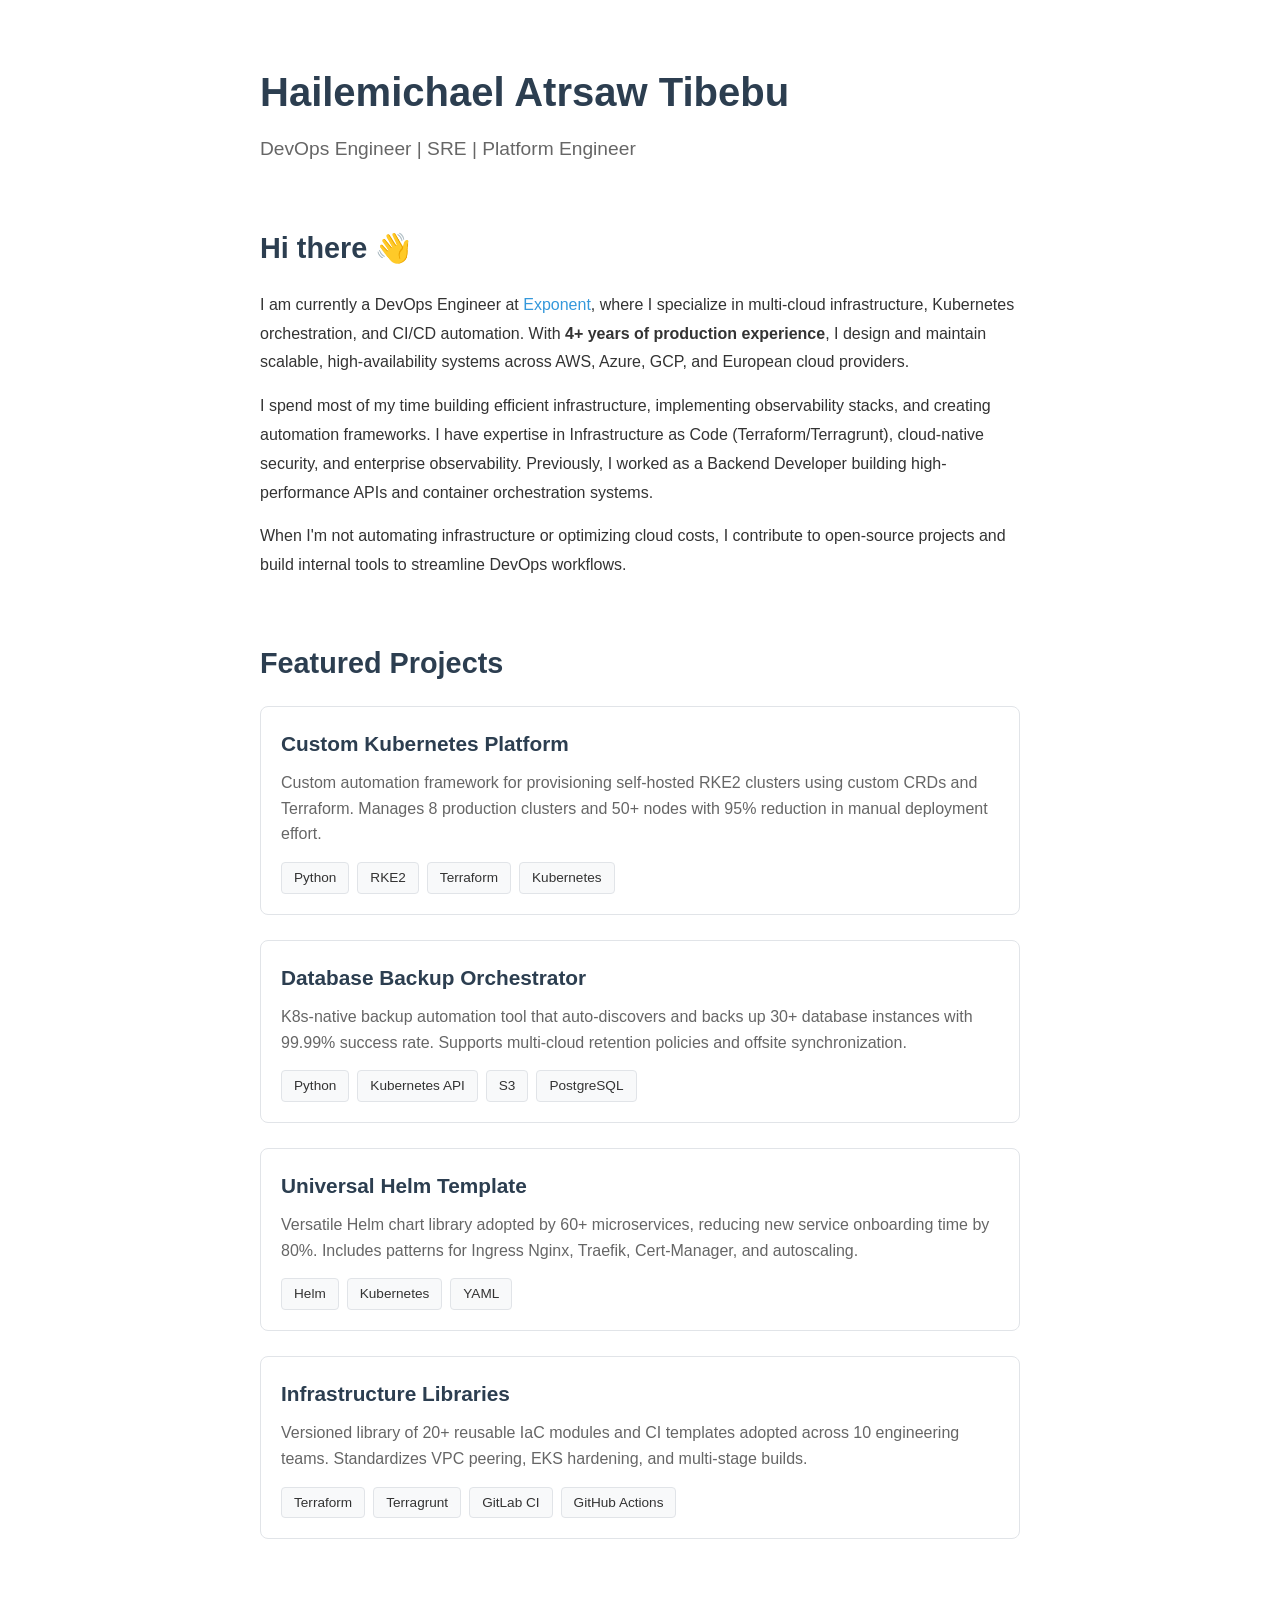
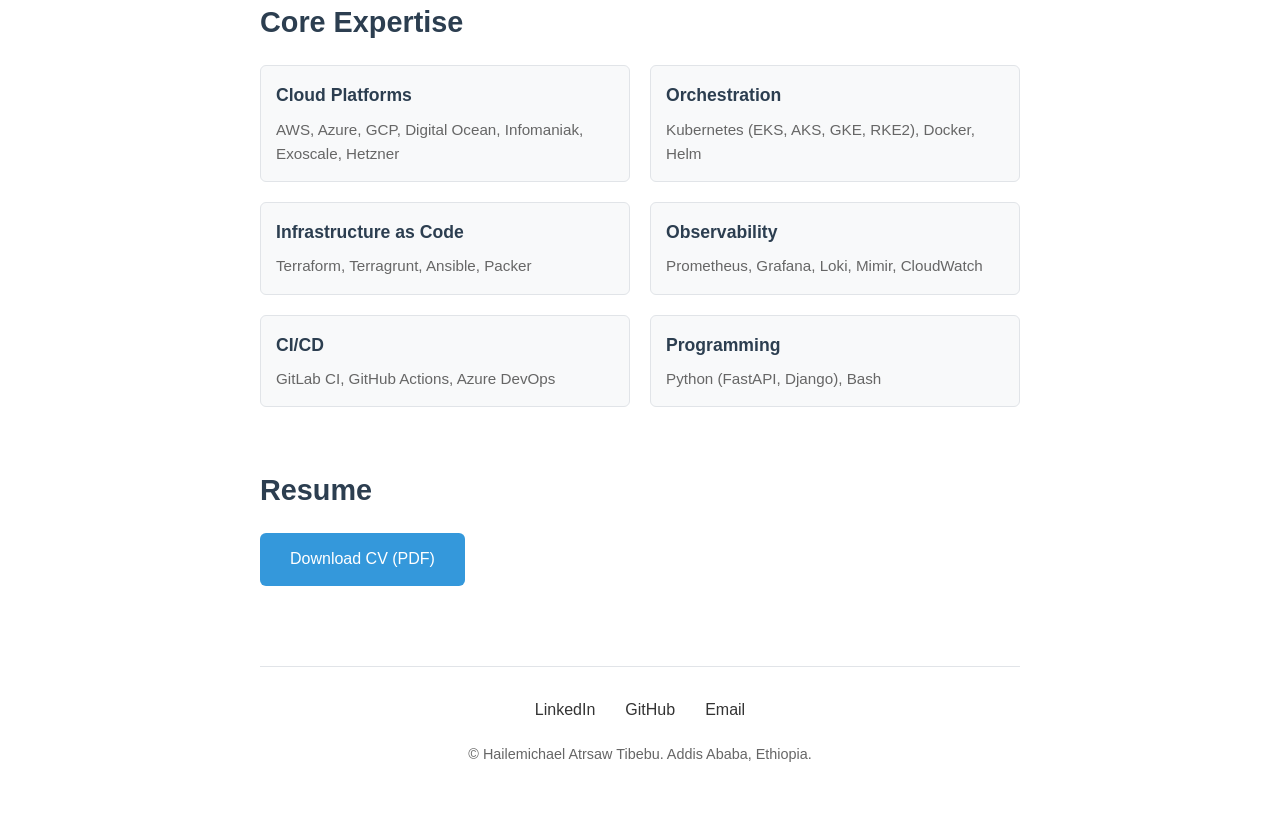
==== index.html @ 7f21f48e "Add CV generator tool with HTML and PDF output - Implemented a CV generator in Python using WeasyPri" ====
<!DOCTYPE html>
<html lang="en">
<head>
    <meta charset="UTF-8">
    <meta name="viewport" content="width=device-width, initial-scale=1.0">
    <title>Hailemichael Atrsaw Tibebu</title>
    <meta name="description" content="DevOps Engineer | SRE | Platform Engineer specializing in multi-cloud infrastructure and Kubernetes orchestration.">
    <link rel="stylesheet" href="style.css">
</head>
<body>
    <div class="container">
        <header class="header">
            <h1>Hailemichael Atrsaw Tibebu</h1>
            <p class="subtitle">DevOps Engineer | SRE | Platform Engineer</p>
        </header>

        <main>
            <!-- About Section -->
            <section class="section">
                <h2>Hi there 👋</h2>
                <p>
                    I am currently a DevOps Engineer at <a href="https://exponent.ch/" target="_blank" rel="noopener">Exponent</a>, 
                    where I specialize in multi-cloud infrastructure, Kubernetes orchestration, and CI/CD automation. 
                    With <strong>4+ years of production experience</strong>, I design and maintain scalable, high-availability 
                    systems across AWS, Azure, GCP, and European cloud providers.
                </p>
                <p>
                    I spend most of my time building efficient infrastructure, implementing observability stacks, and 
                    creating automation frameworks. I have expertise in Infrastructure as Code (Terraform/Terragrunt), 
                    cloud-native security, and enterprise observability. Previously, I worked as a Backend Developer 
                    building high-performance APIs and container orchestration systems.
                </p>
                <p>
                    When I'm not automating infrastructure or optimizing cloud costs, I contribute to open-source projects 
                    and build internal tools to streamline DevOps workflows.
                </p>
            </section>

            <!-- Featured Projects Section -->
            <section class="section">
                <h2>Featured Projects</h2>
                <div class="projects">
                    <div class="project-card">
                        <h3>Custom Kubernetes Platform</h3>
                        <p>Custom automation framework for provisioning self-hosted RKE2 clusters using custom CRDs and Terraform. Manages 8 production clusters and 50+ nodes with 95% reduction in manual deployment effort.</p>
                        <div class="tags">
                            <span class="tag">Python</span>
                            <span class="tag">RKE2</span>
                            <span class="tag">Terraform</span>
                            <span class="tag">Kubernetes</span>
                        </div>
                    </div>

                    <div class="project-card">
                        <h3>Database Backup Orchestrator</h3>
                        <p>K8s-native backup automation tool that auto-discovers and backs up 30+ database instances with 99.99% success rate. Supports multi-cloud retention policies and offsite synchronization.</p>
                        <div class="tags">
                            <span class="tag">Python</span>
                            <span class="tag">Kubernetes API</span>
                            <span class="tag">S3</span>
                            <span class="tag">PostgreSQL</span>
                        </div>
                    </div>

                    <div class="project-card">
                        <h3>Universal Helm Template</h3>
                        <p>Versatile Helm chart library adopted by 60+ microservices, reducing new service onboarding time by 80%. Includes patterns for Ingress Nginx, Traefik, Cert-Manager, and autoscaling.</p>
                        <div class="tags">
                            <span class="tag">Helm</span>
                            <span class="tag">Kubernetes</span>
                            <span class="tag">YAML</span>
                        </div>
                    </div>

                    <div class="project-card">
                        <h3>Infrastructure Libraries</h3>
                        <p>Versioned library of 20+ reusable IaC modules and CI templates adopted across 10 engineering teams. Standardizes VPC peering, EKS hardening, and multi-stage builds.</p>
                        <div class="tags">
                            <span class="tag">Terraform</span>
                            <span class="tag">Terragrunt</span>
                            <span class="tag">GitLab CI</span>
                            <span class="tag">GitHub Actions</span>
                        </div>
                    </div>
                </div>
            </section>

            <!-- Skills Section -->
            <section class="section">
                <h2>Core Expertise</h2>
                <div class="skills-grid">
                    <div class="skill-category">
                        <h4>Cloud Platforms</h4>
                        <p>AWS, Azure, GCP, Digital Ocean, Infomaniak, Exoscale, Hetzner</p>
                    </div>
                    <div class="skill-category">
                        <h4>Orchestration</h4>
                        <p>Kubernetes (EKS, AKS, GKE, RKE2), Docker, Helm</p>
                    </div>
                    <div class="skill-category">
                        <h4>Infrastructure as Code</h4>
                        <p>Terraform, Terragrunt, Ansible, Packer</p>
                    </div>
                    <div class="skill-category">
                        <h4>Observability</h4>
                        <p>Prometheus, Grafana, Loki, Mimir, CloudWatch</p>
                    </div>
                    <div class="skill-category">
                        <h4>CI/CD</h4>
                        <p>GitLab CI, GitHub Actions, Azure DevOps</p>
                    </div>
                    <div class="skill-category">
                        <h4>Programming</h4>
                        <p>Python (FastAPI, Django), Bash</p>
                    </div>
                </div>
            </section>

            <!-- Resume Section -->
            <section class="section">
                <h2>Resume</h2>
                <p>
                    <a href="tools/cv_generator/docs/latest_CV.pdf" class="cv-link" target="_blank">Download CV (PDF)</a>
                </p>
            </section>
        </main>

        <footer class="footer">
            <div class="social-links">
                <a href="https://linkedin.com/in/hailat/" target="_blank" rel="noopener">LinkedIn</a>
                <a href="https://github.com/hailatGH" target="_blank" rel="noopener">GitHub</a>
                <a href="mailto:hailemichael.atrsaw@gmail.com">Email</a>
            </div>
            <p class="copyright">
                © Hailemichael Atrsaw Tibebu. Addis Ababa, Ethiopia.
            </p>
        </footer>
    </div>
</body>
</html>
---- style.css ----
/* Reset and Base Styles */
* {
    margin: 0;
    padding: 0;
    box-sizing: border-box;
}

:root {
    --primary-color: #2c3e50;
    --accent-color: #3498db;
    --text-color: #333;
    --text-light: #666;
    --background: #ffffff;
    --background-alt: #f8f9fa;
    --border-color: #e1e4e8;
}

body {
    font-family: -apple-system, BlinkMacSystemFont, 'Segoe UI', 'Roboto', 'Oxygen',
        'Ubuntu', 'Cantarell', 'Fira Sans', 'Droid Sans', 'Helvetica Neue', sans-serif;
    line-height: 1.6;
    color: var(--text-color);
    background-color: var(--background);
}

a {
    color: var(--accent-color);
    text-decoration: none;
    transition: color 0.2s ease;
}

a:hover {
    color: var(--primary-color);
    text-decoration: underline;
}

/* Container */
.container {
    max-width: 800px;
    margin: 0 auto;
    padding: 60px 20px;
}

/* Header */
.header {
    margin-bottom: 60px;
}

.header h1 {
    font-size: 2.5em;
    font-weight: 700;
    color: var(--primary-color);
    margin-bottom: 10px;
}

.subtitle {
    font-size: 1.2em;
    color: var(--text-light);
    font-weight: 400;
}

/* Sections */
.section {
    margin-bottom: 60px;
}

.section h2 {
    font-size: 1.8em;
    color: var(--primary-color);
    margin-bottom: 20px;
    font-weight: 600;
}

.section p {
    margin-bottom: 15px;
    line-height: 1.8;
}

/* Projects */
.projects {
    display: grid;
    gap: 25px;
}

.project-card {
    padding: 20px;
    border: 1px solid var(--border-color);
    border-radius: 8px;
    background-color: var(--background);
    transition: transform 0.2s ease, box-shadow 0.2s ease;
}

.project-card:hover {
    transform: translateY(-2px);
    box-shadow: 0 4px 12px rgba(0, 0, 0, 0.1);
}

.project-card h3 {
    font-size: 1.3em;
    color: var(--primary-color);
    margin-bottom: 10px;
    font-weight: 600;
}

.project-card p {
    color: var(--text-light);
    margin-bottom: 15px;
    line-height: 1.6;
}

/* Tags */
.tags {
    display: flex;
    flex-wrap: wrap;
    gap: 8px;
}

.tag {
    display: inline-block;
    padding: 4px 12px;
    background-color: var(--background-alt);
    color: var(--text-color);
    border-radius: 4px;
    font-size: 0.85em;
    border: 1px solid var(--border-color);
}

/* Skills Grid */
.skills-grid {
    display: grid;
    grid-template-columns: repeat(auto-fit, minmax(250px, 1fr));
    gap: 20px;
}

.skill-category {
    padding: 15px;
    background-color: var(--background-alt);
    border-radius: 6px;
    border: 1px solid var(--border-color);
}

.skill-category h4 {
    font-size: 1.1em;
    color: var(--primary-color);
    margin-bottom: 8px;
    font-weight: 600;
}

.skill-category p {
    color: var(--text-light);
    font-size: 0.95em;
    line-height: 1.6;
    margin-bottom: 0;
}

/* CV Link */
.cv-link {
    display: inline-block;
    padding: 12px 30px;
    background-color: var(--accent-color);
    color: white;
    border-radius: 6px;
    font-weight: 500;
    transition: background-color 0.2s ease, transform 0.2s ease;
}

.cv-link:hover {
    background-color: var(--primary-color);
    color: white;
    text-decoration: none;
    transform: translateY(-1px);
}

/* Footer */
.footer {
    margin-top: 80px;
    padding-top: 30px;
    border-top: 1px solid var(--border-color);
    text-align: center;
}

.social-links {
    display: flex;
    justify-content: center;
    gap: 30px;
    margin-bottom: 20px;
}

.social-links a {
    font-size: 1em;
    font-weight: 500;
    color: var(--text-color);
}

.social-links a:hover {
    color: var(--accent-color);
}

.copyright {
    color: var(--text-light);
    font-size: 0.9em;
}

/* Responsive Design */
@media (max-width: 768px) {
    .container {
        padding: 40px 20px;
    }

    .header h1 {
        font-size: 2em;
    }

    .subtitle {
        font-size: 1em;
    }

    .section h2 {
        font-size: 1.5em;
    }

    .skills-grid {
        grid-template-columns: 1fr;
    }

    .social-links {
        flex-direction: column;
        gap: 15px;
    }
}

@media (max-width: 480px) {
    .header h1 {
        font-size: 1.7em;
    }

    .section {
        margin-bottom: 40px;
    }
}
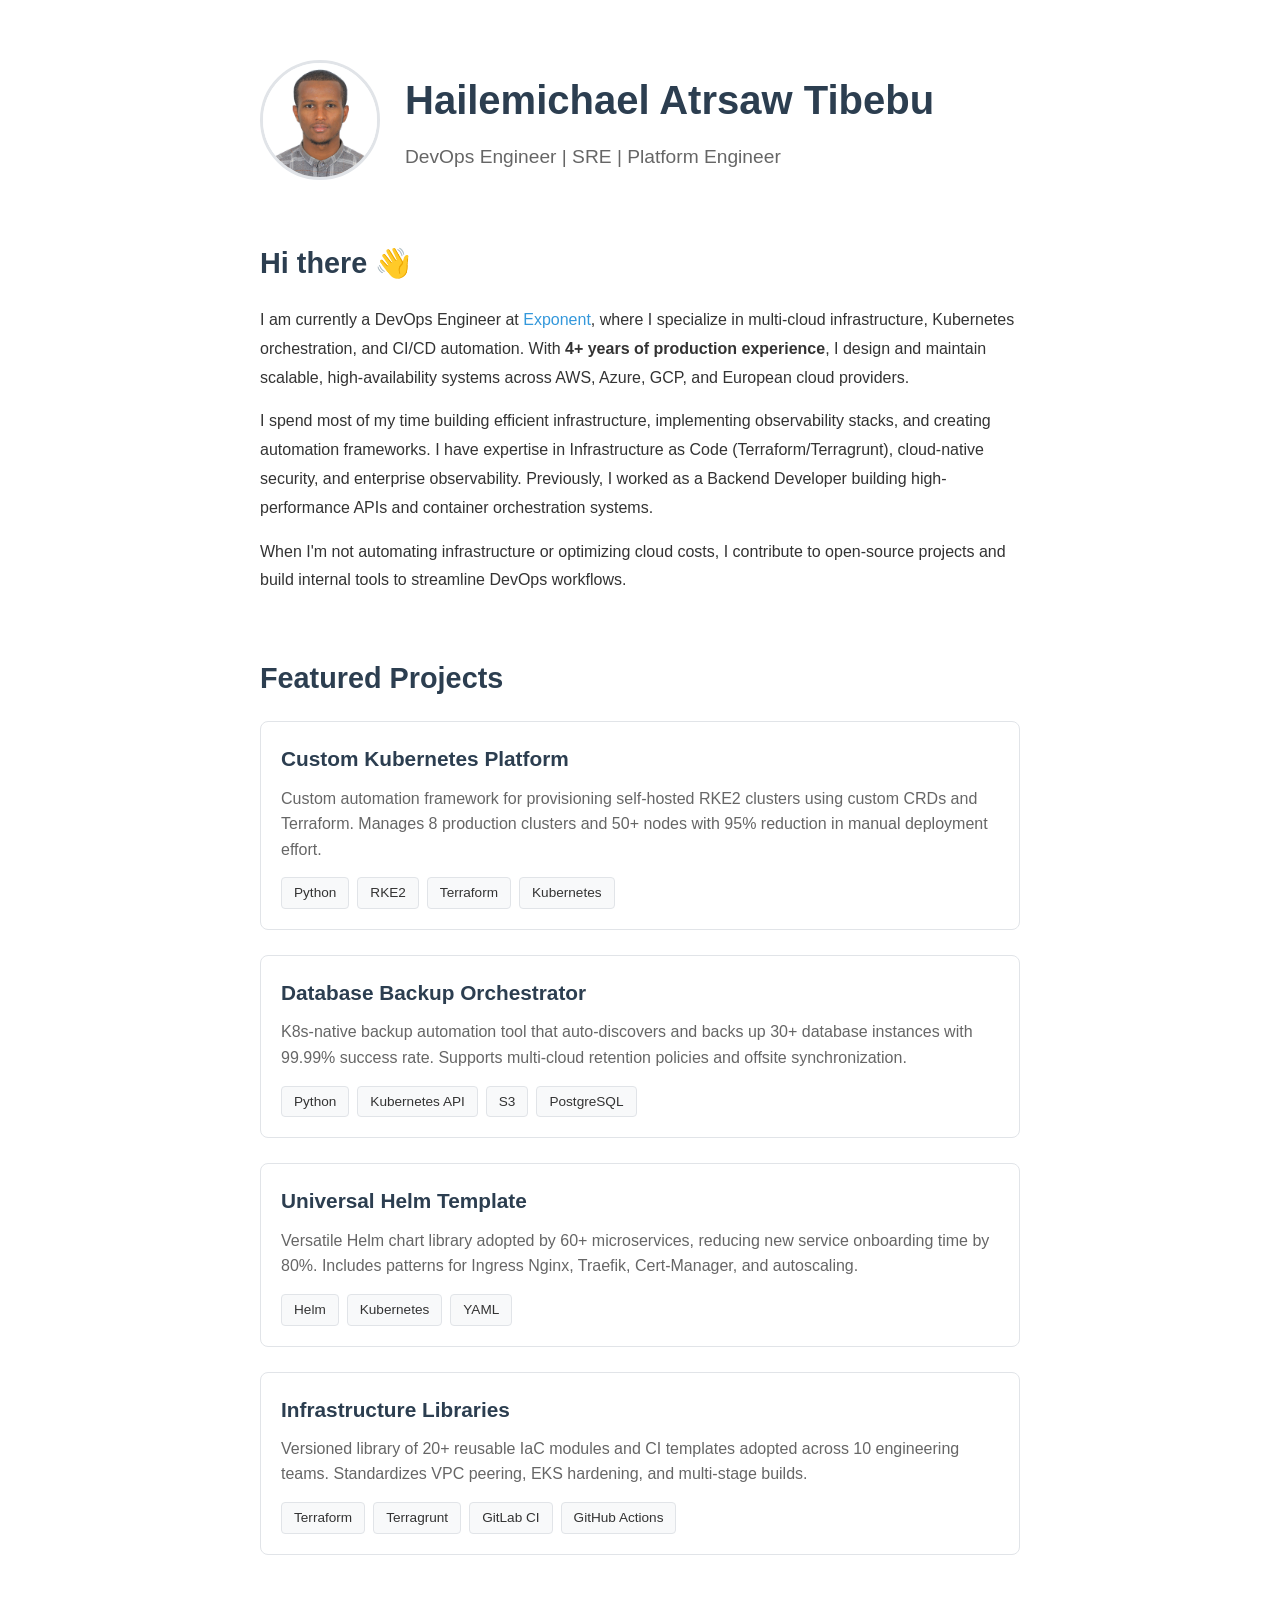
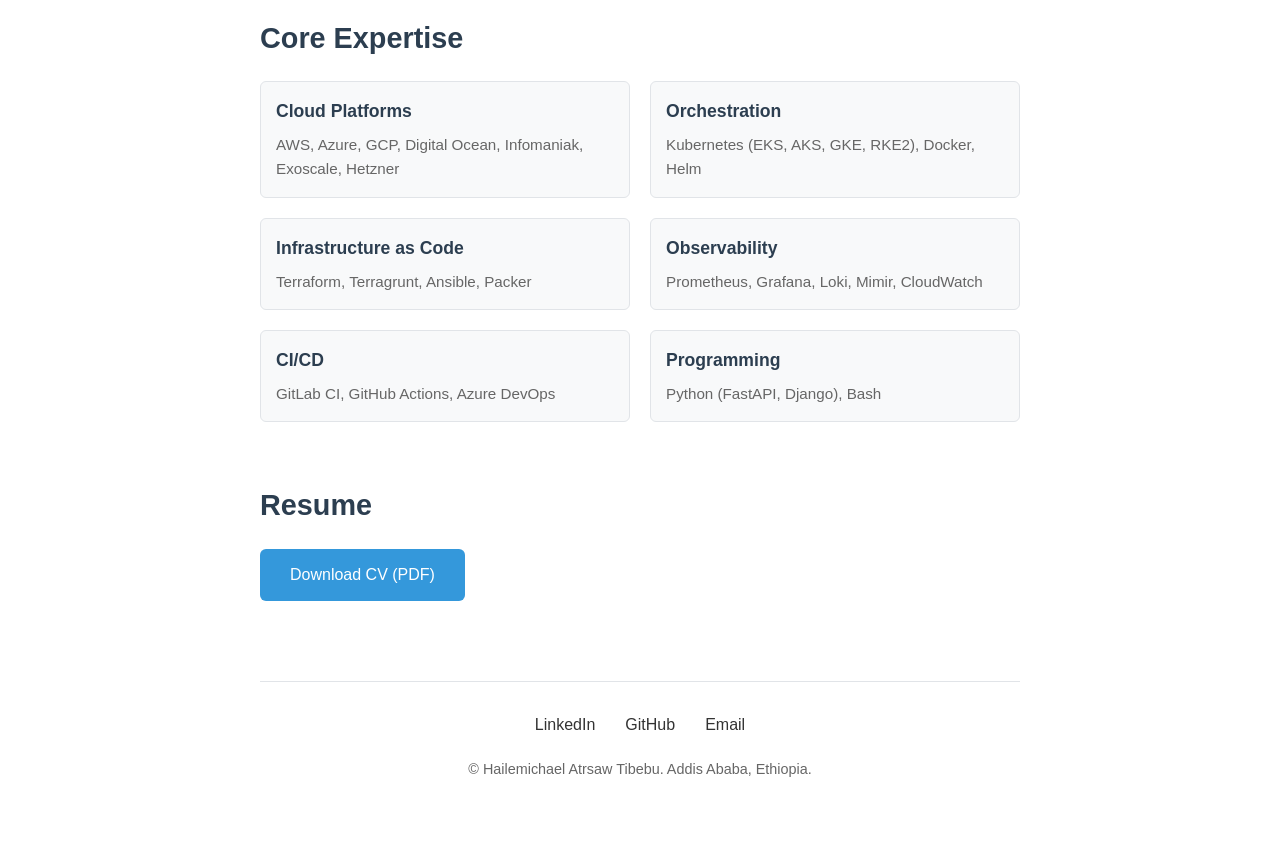
==== commit 323219d5: "Add CV generator HTML and CSS files - Created main.html for the CV layout, including sections for he" ====
--- a/index.html
+++ b/index.html
@@ -5,13 +5,17 @@
     <meta name="viewport" content="width=device-width, initial-scale=1.0">
     <title>Hailemichael Atrsaw Tibebu</title>
     <meta name="description" content="DevOps Engineer | SRE | Platform Engineer specializing in multi-cloud infrastructure and Kubernetes orchestration.">
+    <link rel="icon" type="image/svg+xml" href="assets/favicon.svg">
     <link rel="stylesheet" href="style.css">
 </head>
 <body>
     <div class="container">
         <header class="header">
-            <h1>Hailemichael Atrsaw Tibebu</h1>
-            <p class="subtitle">DevOps Engineer | SRE | Platform Engineer</p>
+            <img src="assets/profile.jpg" alt="Hailemichael Atrsaw Tibebu" class="profile-image">
+            <div class="header-text">
+                <h1>Hailemichael Atrsaw Tibebu</h1>
+                <p class="subtitle">DevOps Engineer | SRE | Platform Engineer</p>
+            </div>
         </header>
 
         <main>
@@ -120,7 +124,7 @@
             <section class="section">
                 <h2>Resume</h2>
                 <p>
-                    <a href="tools/cv_generator/docs/latest_CV.pdf" class="cv-link" target="_blank">Download CV (PDF)</a>
+                    <a href="assets/latest_CV.pdf" class="cv-link" target="_blank">Download CV (PDF)</a>
                 </p>
             </section>
         </main>
--- a/style.css
+++ b/style.css
@@ -44,6 +44,18 @@
 /* Header */
 .header {
     margin-bottom: 60px;
+    display: flex;
+    align-items: center;
+    gap: 25px;
+}
+
+.profile-image {
+    width: 120px;
+    height: 120px;
+    border-radius: 50%;
+    object-fit: cover;
+    border: 3px solid var(--border-color);
+    flex-shrink: 0;
 }
 
 .header h1 {
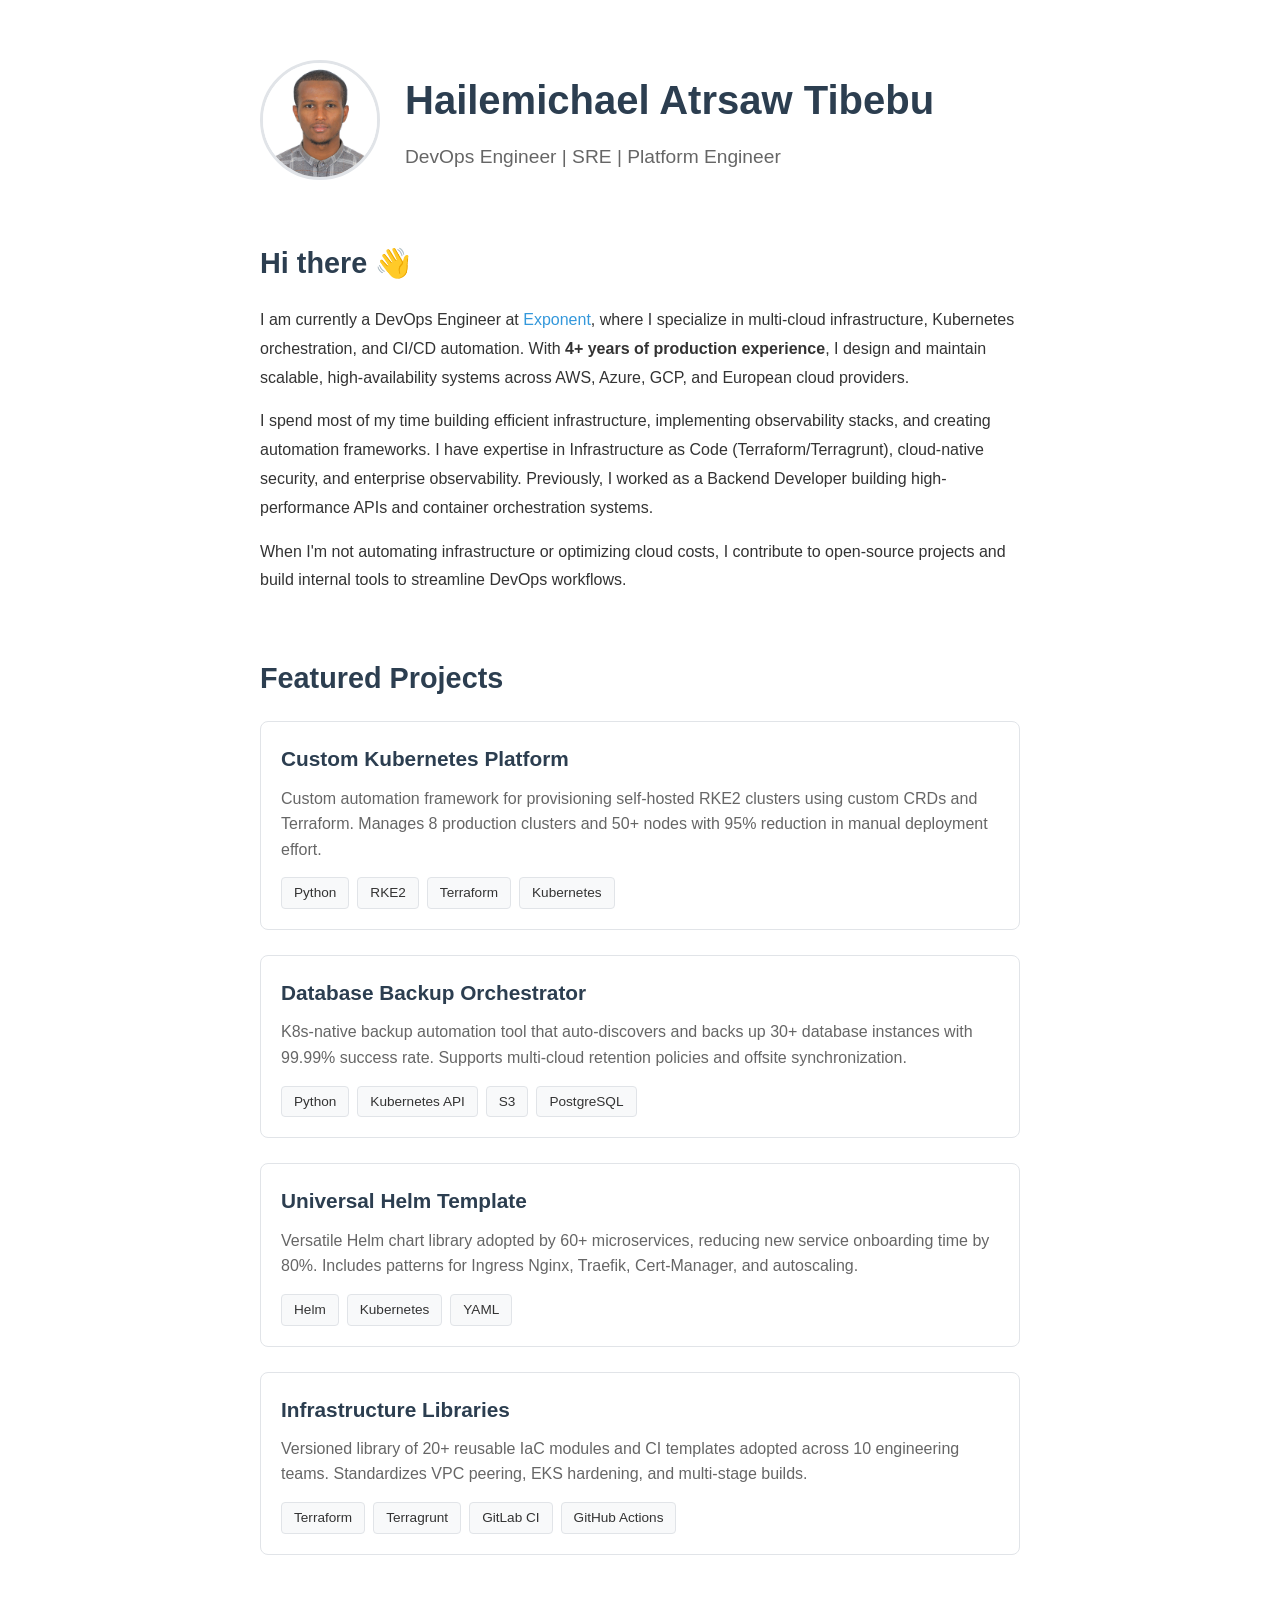
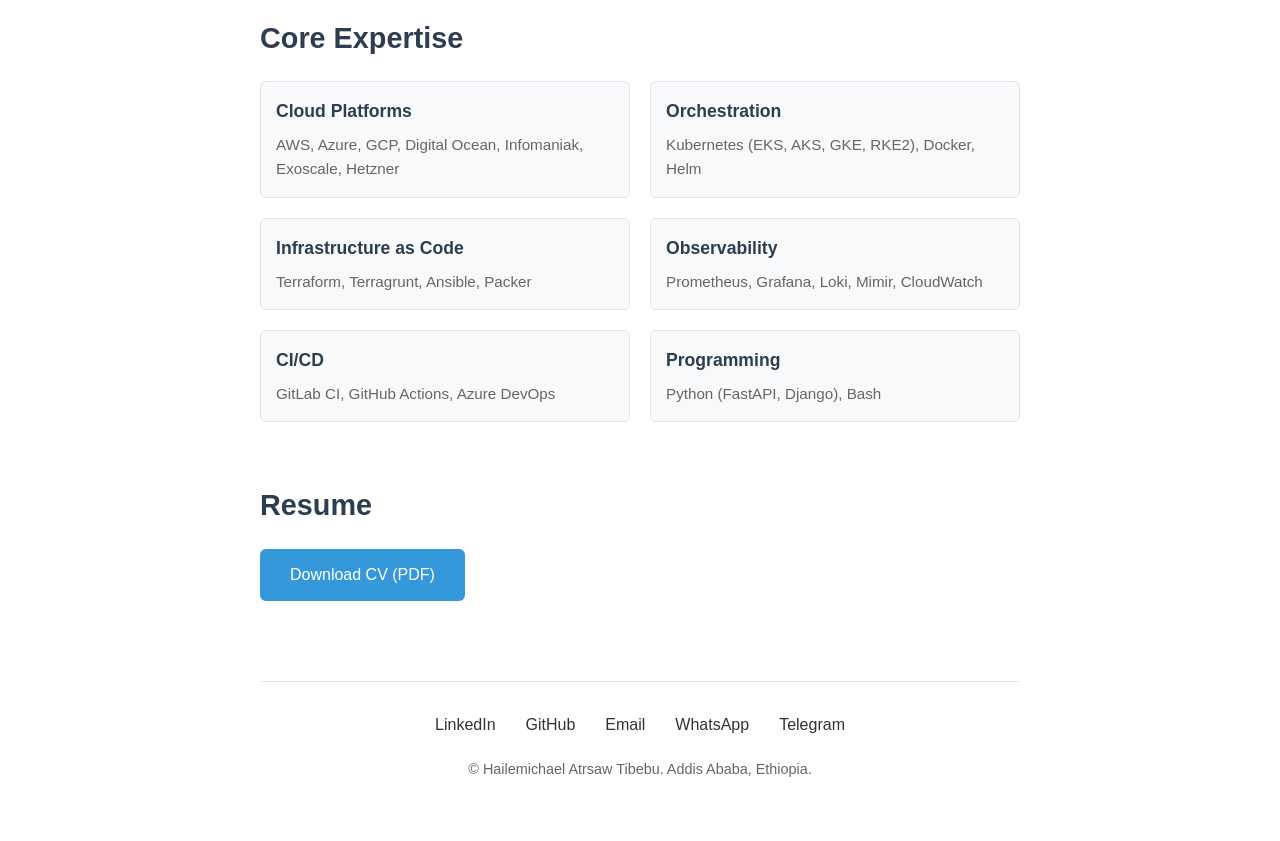
==== commit e3848025: "Add WhatsApp and Telegram links to contact section" ====
--- a/index.html
+++ b/index.html
@@ -134,6 +134,8 @@
                 <a href="https://linkedin.com/in/hailat/" target="_blank" rel="noopener">LinkedIn</a>
                 <a href="https://github.com/hailatGH" target="_blank" rel="noopener">GitHub</a>
                 <a href="mailto:hailemichael.atrsaw@gmail.com">Email</a>
+                <a href="https://wa.me/251912828397" target="_blank" rel="noopener">WhatsApp</a>
+                <a href="https://t.me/hailat_tg" target="_blank" rel="noopener">Telegram</a>
             </div>
             <p class="copyright">
                 © Hailemichael Atrsaw Tibebu. Addis Ababa, Ethiopia.
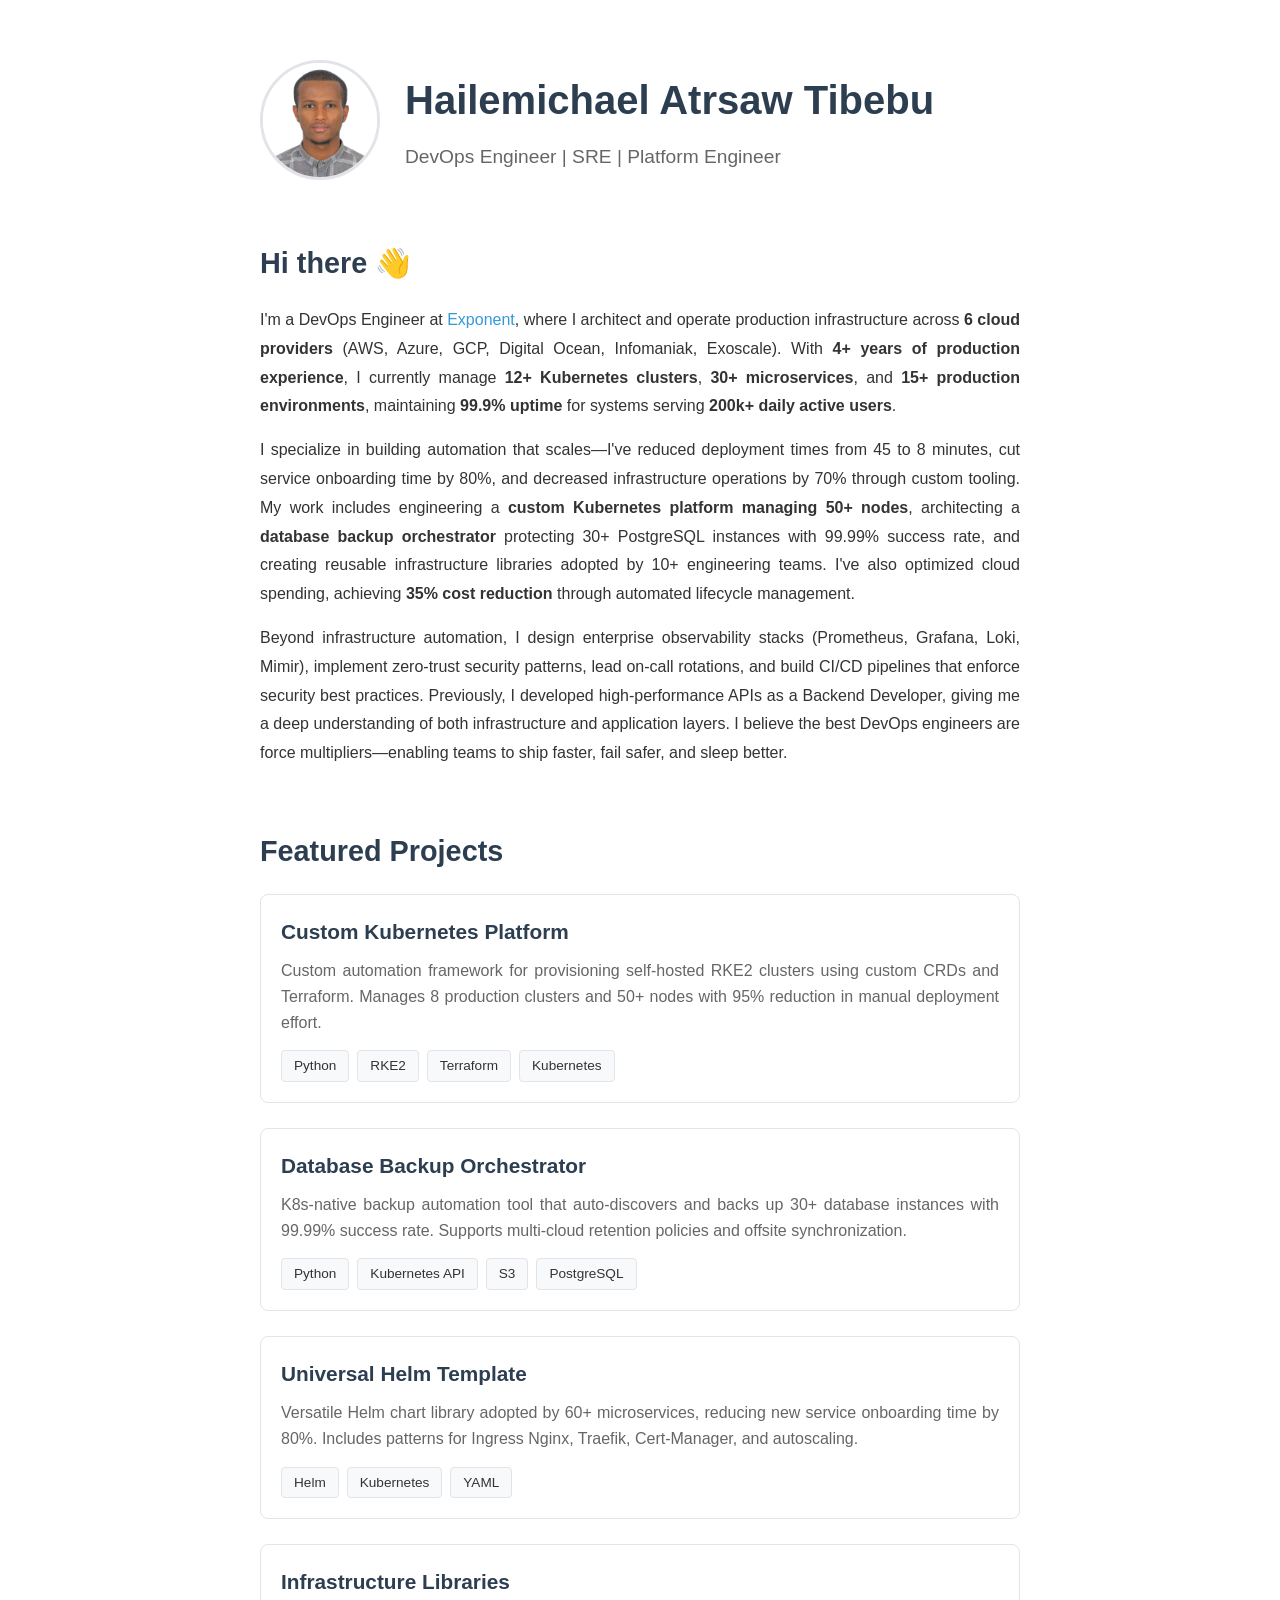
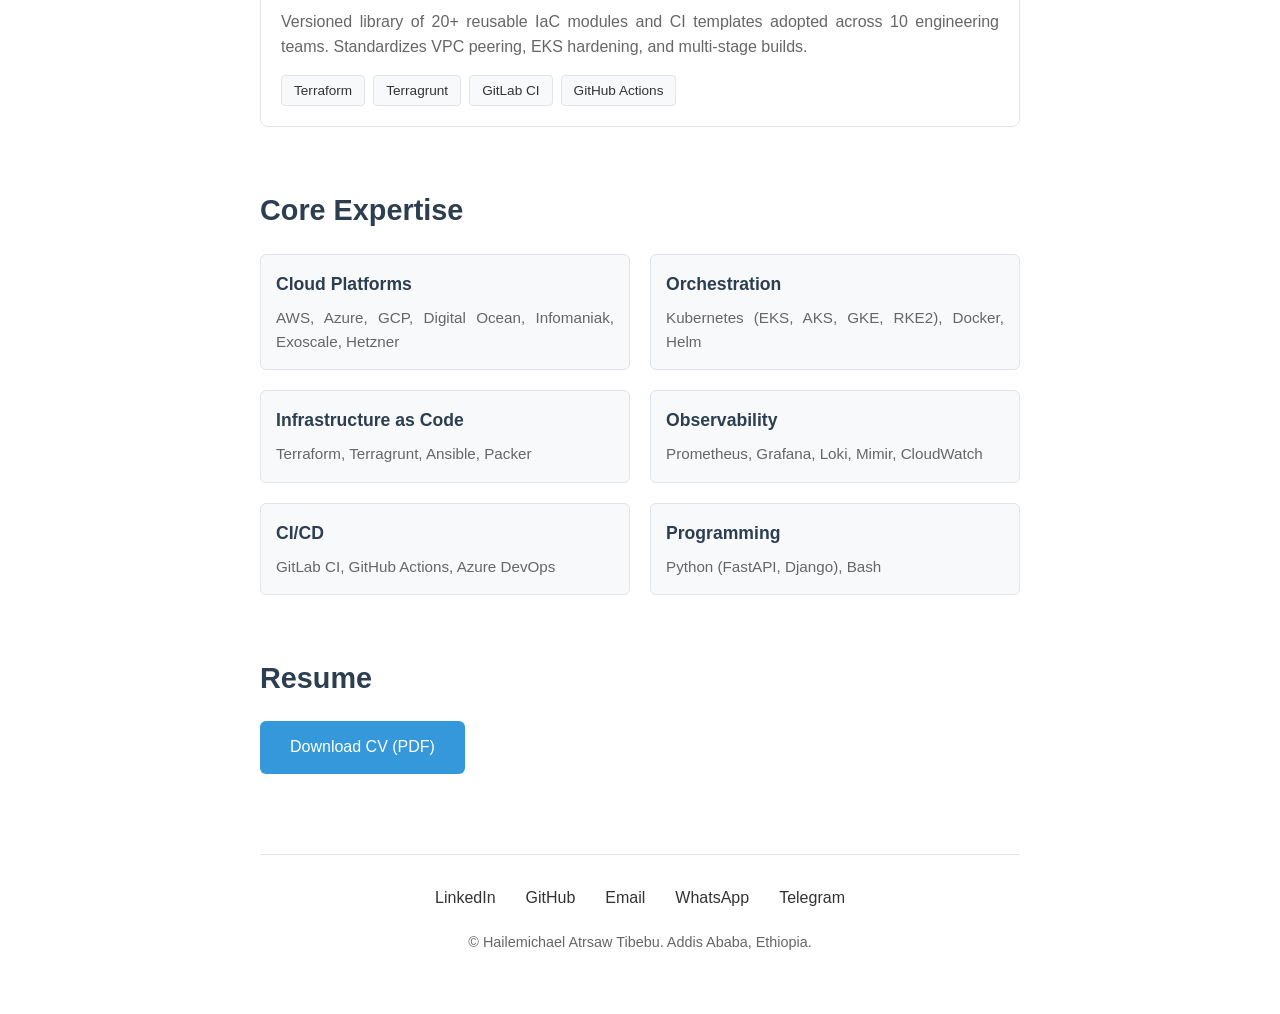
==== commit d5c2b776: "Update personal introduction and expertise details in the About section for clarity and impact" ====
--- a/index.html
+++ b/index.html
@@ -23,20 +23,26 @@
             <section class="section">
                 <h2>Hi there 👋</h2>
                 <p>
-                    I am currently a DevOps Engineer at <a href="https://exponent.ch/" target="_blank" rel="noopener">Exponent</a>, 
-                    where I specialize in multi-cloud infrastructure, Kubernetes orchestration, and CI/CD automation. 
-                    With <strong>4+ years of production experience</strong>, I design and maintain scalable, high-availability 
-                    systems across AWS, Azure, GCP, and European cloud providers.
+                    I'm a DevOps Engineer at <a href="https://exponent.ch/" target="_blank" rel="noopener">Exponent</a>, 
+                    where I architect and operate production infrastructure across <strong>6 cloud providers</strong> (AWS, Azure, GCP, Digital Ocean, Infomaniak, Exoscale). 
+                    With <strong>4+ years of production experience</strong>, I currently manage <strong>12+ Kubernetes clusters</strong>, 
+                    <strong>30+ microservices</strong>, and <strong>15+ production environments</strong>, maintaining <strong>99.9% uptime</strong> 
+                    for systems serving <strong>200k+ daily active users</strong>.
                 </p>
                 <p>
-                    I spend most of my time building efficient infrastructure, implementing observability stacks, and 
-                    creating automation frameworks. I have expertise in Infrastructure as Code (Terraform/Terragrunt), 
-                    cloud-native security, and enterprise observability. Previously, I worked as a Backend Developer 
-                    building high-performance APIs and container orchestration systems.
+                    I specialize in building automation that scales—I've reduced deployment times from 45 to 8 minutes, 
+                    cut service onboarding time by 80%, and decreased infrastructure operations by 70% through custom tooling. 
+                    My work includes engineering a <strong>custom Kubernetes platform managing 50+ nodes</strong>, architecting a 
+                    <strong>database backup orchestrator</strong> protecting 30+ PostgreSQL instances with 99.99% success rate, 
+                    and creating reusable infrastructure libraries adopted by 10+ engineering teams. I've also optimized cloud 
+                    spending, achieving <strong>35% cost reduction</strong> through automated lifecycle management.
                 </p>
                 <p>
-                    When I'm not automating infrastructure or optimizing cloud costs, I contribute to open-source projects 
-                    and build internal tools to streamline DevOps workflows.
+                    Beyond infrastructure automation, I design enterprise observability stacks (Prometheus, Grafana, Loki, Mimir), 
+                    implement zero-trust security patterns, lead on-call rotations, and build CI/CD pipelines that enforce 
+                    security best practices. Previously, I developed high-performance APIs as a Backend Developer, giving me 
+                    a deep understanding of both infrastructure and application layers. I believe the best DevOps engineers 
+                    are force multipliers—enabling teams to ship faster, fail safer, and sleep better.
                 </p>
             </section>
 
--- a/style.css
+++ b/style.css
@@ -49,6 +49,11 @@
     gap: 25px;
 }
 
+.header-text {
+    flex: 1;
+    min-width: 0;
+}
+
 .profile-image {
     width: 120px;
     height: 120px;
@@ -63,6 +68,7 @@
     font-weight: 700;
     color: var(--primary-color);
     margin-bottom: 10px;
+    word-wrap: break-word;
 }
 
 .subtitle {
@@ -86,6 +92,7 @@
 .section p {
     margin-bottom: 15px;
     line-height: 1.8;
+    text-align: justify;
 }
 
 /* Projects */
@@ -193,15 +200,20 @@
 
 .social-links {
     display: flex;
+    flex-wrap: wrap;
     justify-content: center;
-    gap: 30px;
+    gap: 20px 30px;
     margin-bottom: 20px;
+    max-width: 600px;
+    margin-left: auto;
+    margin-right: auto;
 }
 
 .social-links a {
     font-size: 1em;
     font-weight: 500;
     color: var(--text-color);
+    white-space: nowrap;
 }
 
 .social-links a:hover {
@@ -219,34 +231,177 @@
         padding: 40px 20px;
     }
 
+    .header {
+        gap: 20px;
+    }
+
+    .profile-image {
+        width: 90px;
+        height: 90px;
+    }
+
     .header h1 {
-        font-size: 2em;
+        font-size: 1.8em;
     }
 
     .subtitle {
-        font-size: 1em;
+        font-size: 0.95em;
     }
 
     .section h2 {
         font-size: 1.5em;
     }
 
+    .project-card h3 {
+        font-size: 1.2em;
+    }
+
     .skills-grid {
         grid-template-columns: 1fr;
     }
 
+    .cv-link {
+        padding: 10px 25px;
+        font-size: 0.95em;
+    }
+}
+
+@media (max-width: 650px) {
+    .social-links {
+        max-width: 480px;
+        gap: 18px 25px;
+    }
+}
+
+@media (max-width: 550px) {
+    .social-links {
+        max-width: 370px;
+    }
+}
+
+@media (max-width: 480px) {
+    .container {
+        padding: 30px 15px;
+    }
+
+    .header {
+        gap: 15px;
+    }
+
+    .profile-image {
+        width: 70px;
+        height: 70px;
+        border: 2px solid var(--border-color);
+    }
+
+    .header h1 {
+        font-size: 1.4em;
+        line-height: 1.2;
+    }
+
+    .subtitle {
+        font-size: 0.85em;
+        line-height: 1.3;
+    }
+
+    .section {
+        margin-bottom: 40px;
+    }
+
+    .section h2 {
+        font-size: 1.3em;
+        margin-bottom: 15px;
+    }
+
+    .project-card {
+        padding: 15px;
+    }
+
+    .project-card h3 {
+        font-size: 1.1em;
+    }
+
+    .tags {
+        gap: 6px;
+    }
+
+    .tag {
+        font-size: 0.8em;
+        padding: 3px 10px;
+    }
+
+    .skill-category {
+        padding: 12px;
+    }
+
+    .skill-category h4 {
+        font-size: 1em;
+    }
+
+    .skill-category p {
+        font-size: 0.9em;
+    }
+
+    .copyright {
+        font-size: 0.85em;
+    }
+}
+
+@media (max-width: 420px) {
+    .social-links {
+        max-width: 260px;
+        gap: 15px 20px;
+    }
+}
+
+@media (max-width: 360px) {
+    .header {
+        gap: 12px;
+    }
+
+    .profile-image {
+        width: 60px;
+        height: 60px;
+    }
+
+    .header h1 {
+        font-size: 1.2em;
+        line-height: 1.2;
+    }
+
+    .subtitle {
+        font-size: 0.8em;
+        line-height: 1.3;
+    }
+
     .social-links {
         flex-direction: column;
-        gap: 15px;
-    }
-}
-
-@media (max-width: 480px) {
+        gap: 12px;
+        max-width: 100%;
+    }
+}
+
+@media (max-width: 320px) {
+    .container {
+        padding: 20px 12px;
+    }
+
+    .header {
+        gap: 10px;
+    }
+
+    .profile-image {
+        width: 50px;
+        height: 50px;
+    }
+
     .header h1 {
-        font-size: 1.7em;
-    }
-
-    .section {
-        margin-bottom: 40px;
-    }
-}
+        font-size: 1.1em;
+        line-height: 1.2;
+    }
+
+    .subtitle {
+        font-size: 0.75em;
+        line-height: 1.3;
+    }
+}
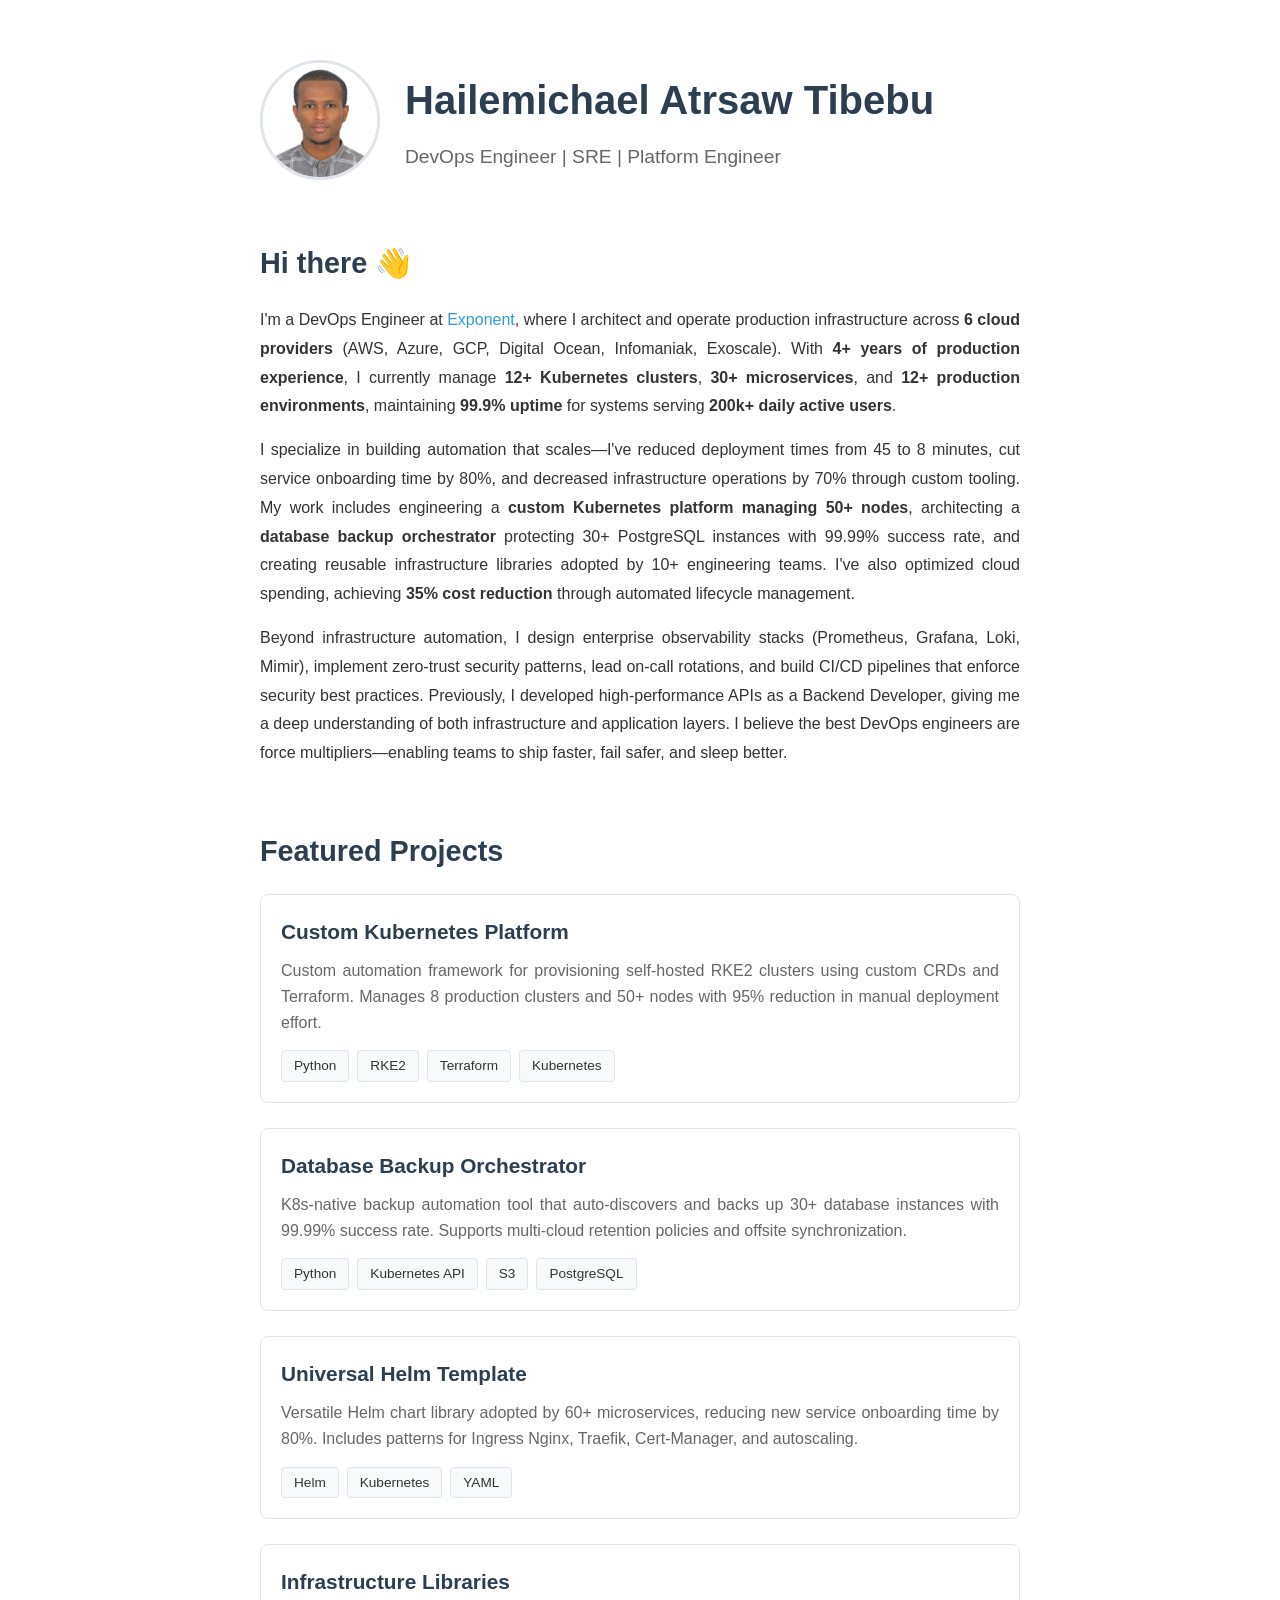
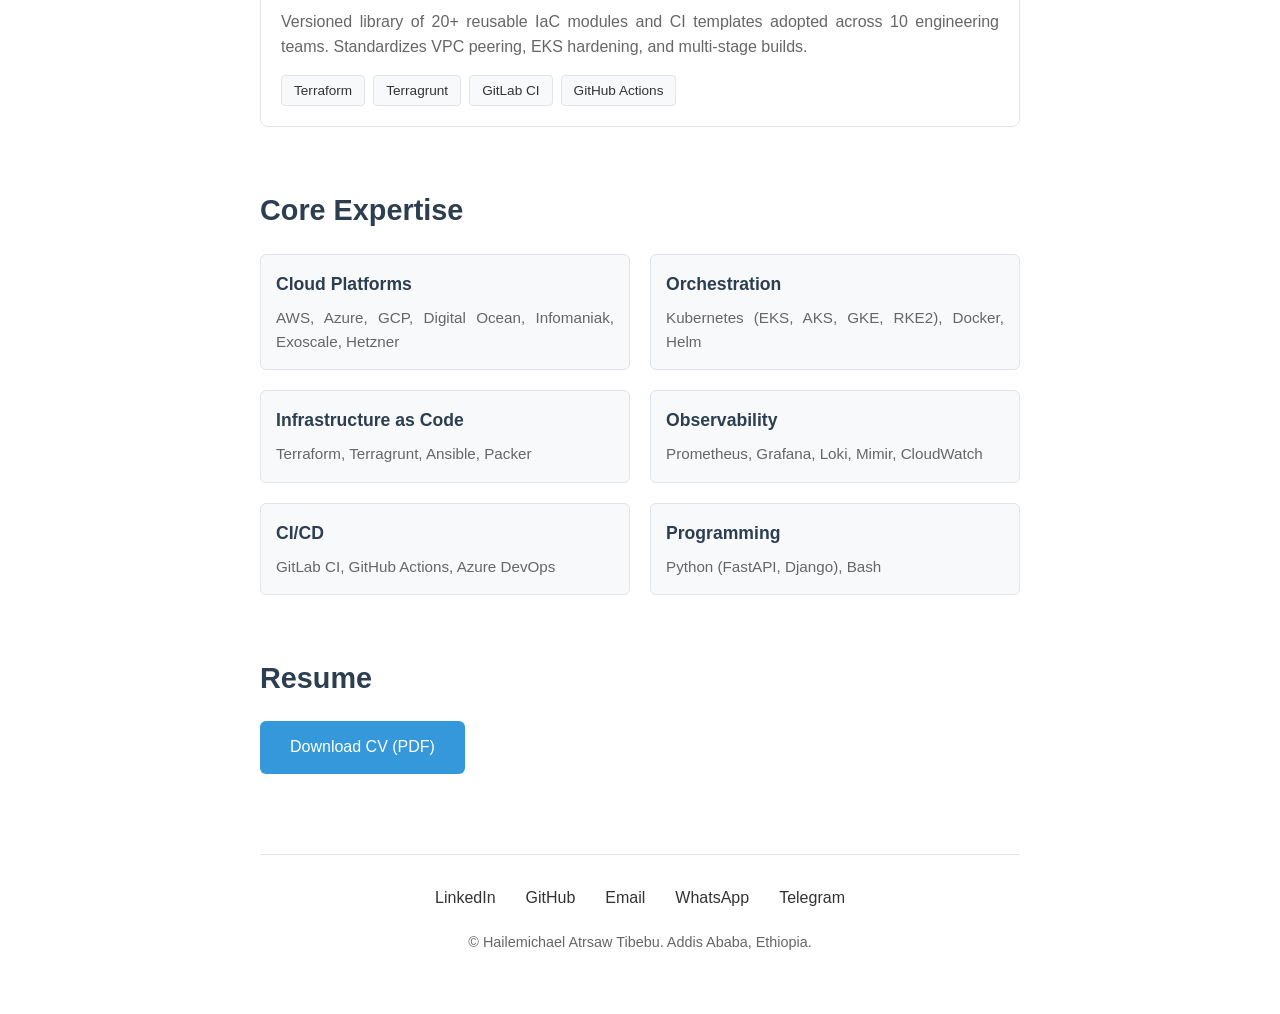
==== commit 7e21285e: "Update professional summary and experience details in CV for accuracy and impact" ====
--- a/index.html
+++ b/index.html
@@ -26,7 +26,7 @@
                     I'm a DevOps Engineer at <a href="https://exponent.ch/" target="_blank" rel="noopener">Exponent</a>, 
                     where I architect and operate production infrastructure across <strong>6 cloud providers</strong> (AWS, Azure, GCP, Digital Ocean, Infomaniak, Exoscale). 
                     With <strong>4+ years of production experience</strong>, I currently manage <strong>12+ Kubernetes clusters</strong>, 
-                    <strong>30+ microservices</strong>, and <strong>15+ production environments</strong>, maintaining <strong>99.9% uptime</strong> 
+                    <strong>30+ microservices</strong>, and <strong>12+ production environments</strong>, maintaining <strong>99.9% uptime</strong> 
                     for systems serving <strong>200k+ daily active users</strong>.
                 </p>
                 <p>
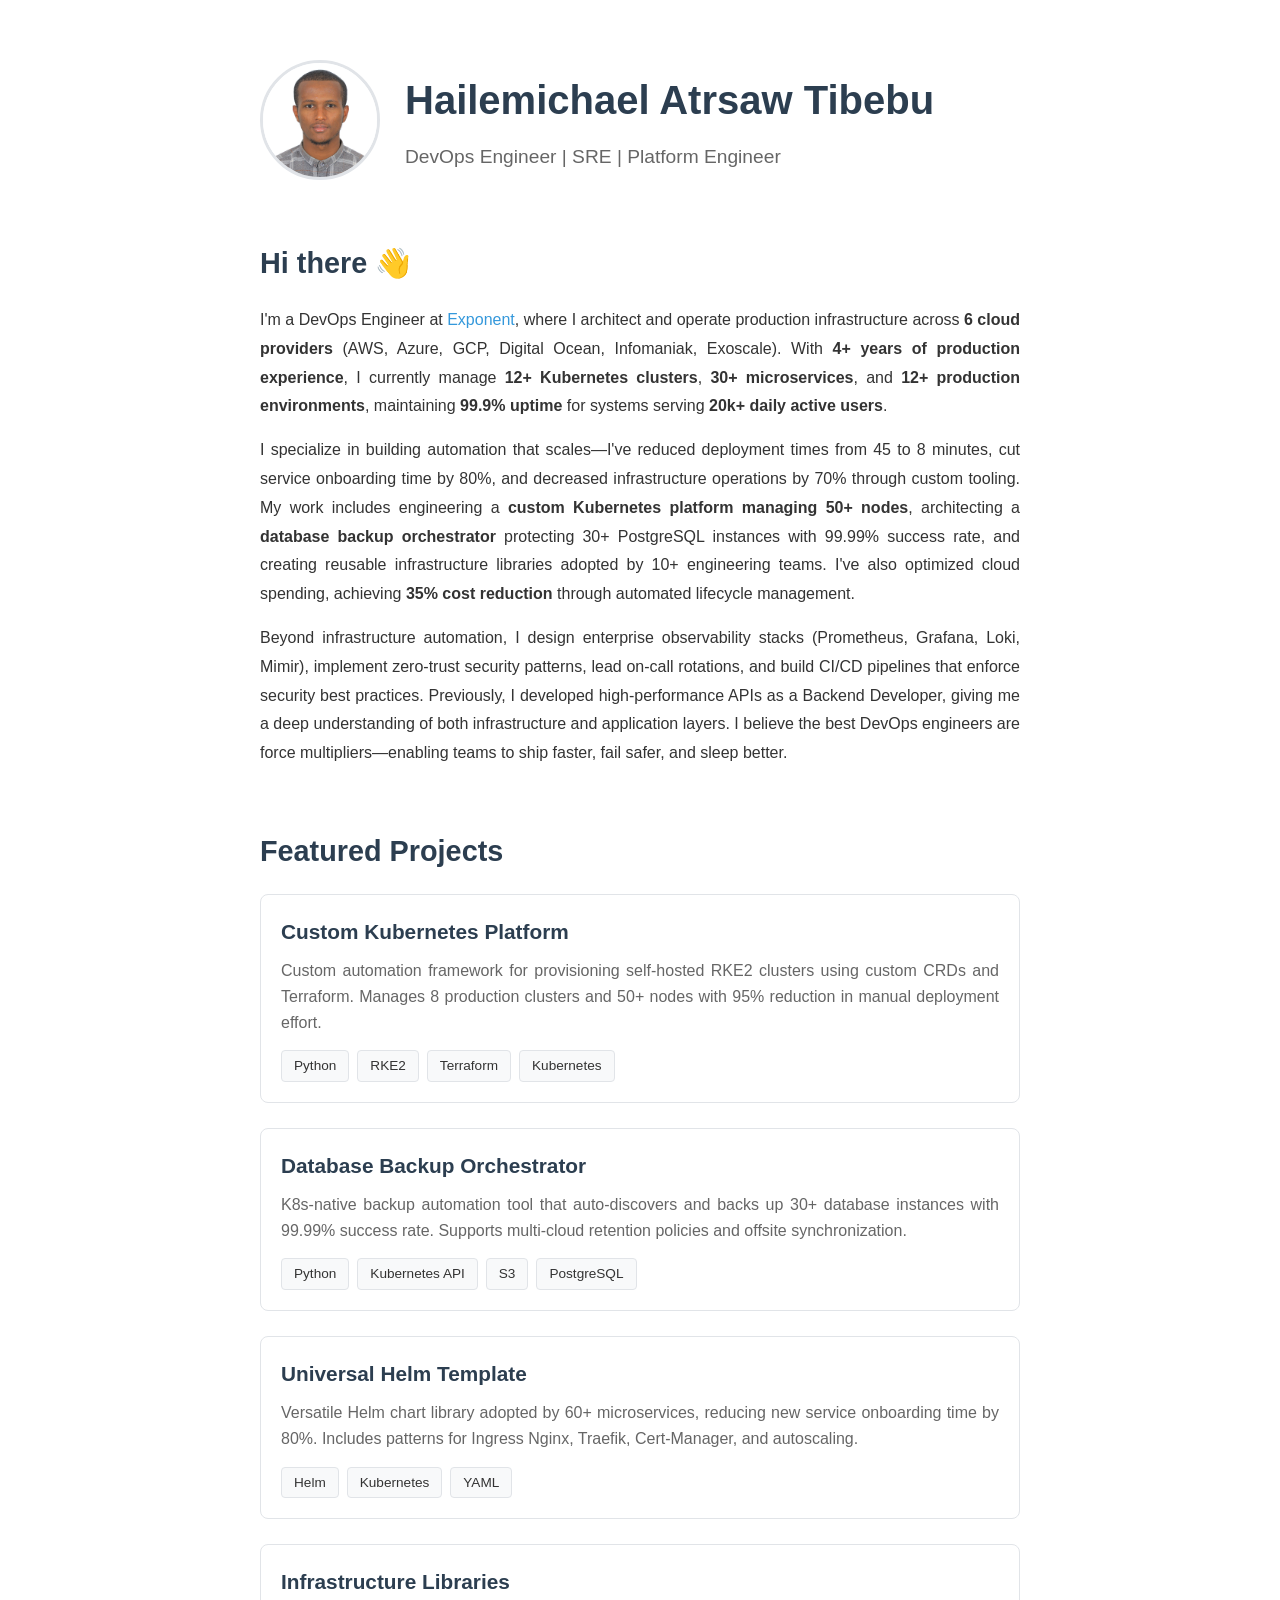
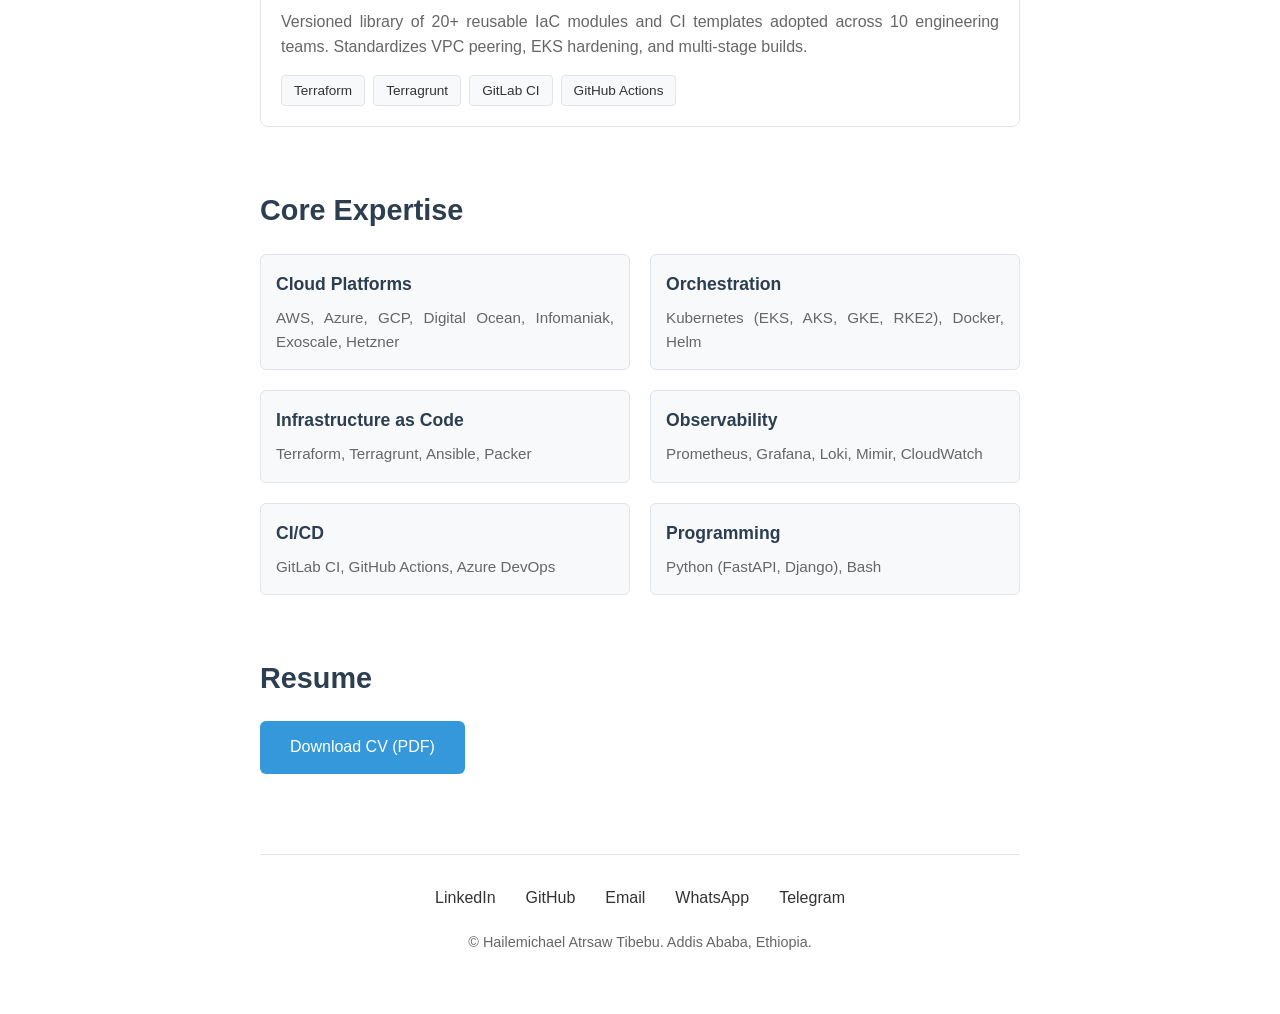
==== commit 9292648e: "Update professional summary and experience details in CV for accuracy and impact" ====
--- a/index.html
+++ b/index.html
@@ -27,7 +27,7 @@
                     where I architect and operate production infrastructure across <strong>6 cloud providers</strong> (AWS, Azure, GCP, Digital Ocean, Infomaniak, Exoscale). 
                     With <strong>4+ years of production experience</strong>, I currently manage <strong>12+ Kubernetes clusters</strong>, 
                     <strong>30+ microservices</strong>, and <strong>12+ production environments</strong>, maintaining <strong>99.9% uptime</strong> 
-                    for systems serving <strong>200k+ daily active users</strong>.
+                    for systems serving <strong>20k+ daily active users</strong>.
                 </p>
                 <p>
                     I specialize in building automation that scales—I've reduced deployment times from 45 to 8 minutes, 
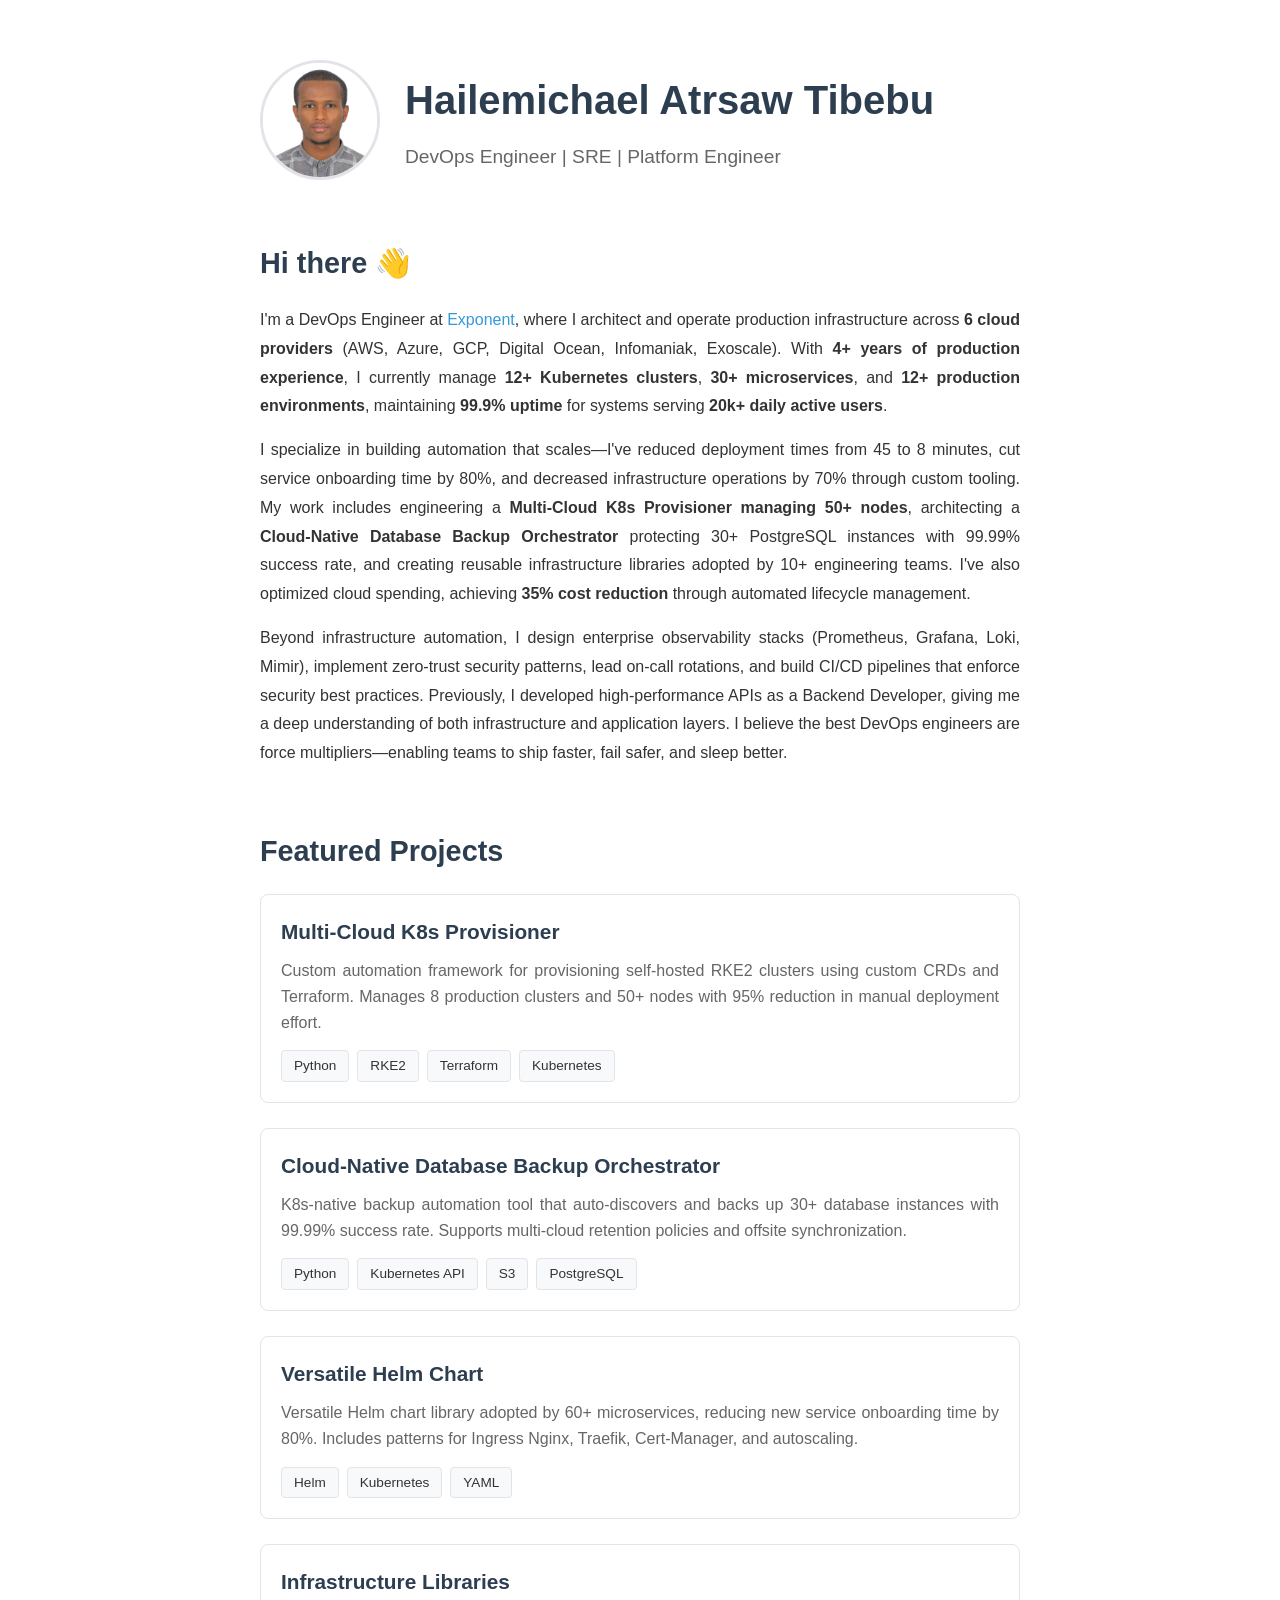
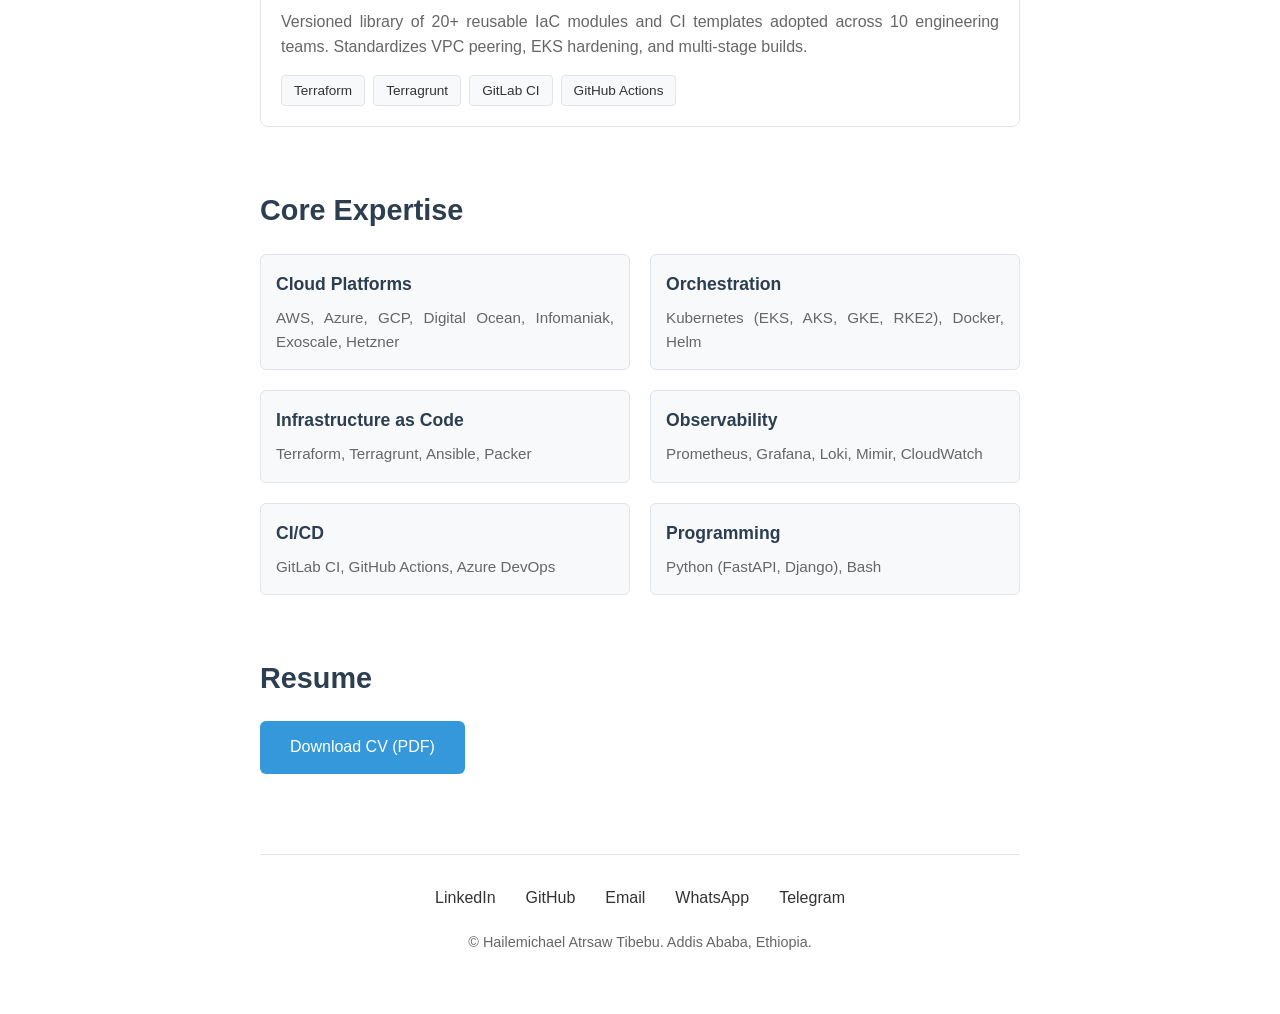
==== commit 96d96171: "Enhance CV generation workflow and update project descriptions for clarity and impact" ====
--- a/index.html
+++ b/index.html
@@ -32,8 +32,8 @@
                 <p>
                     I specialize in building automation that scales—I've reduced deployment times from 45 to 8 minutes, 
                     cut service onboarding time by 80%, and decreased infrastructure operations by 70% through custom tooling. 
-                    My work includes engineering a <strong>custom Kubernetes platform managing 50+ nodes</strong>, architecting a 
-                    <strong>database backup orchestrator</strong> protecting 30+ PostgreSQL instances with 99.99% success rate, 
+                    My work includes engineering a <strong>Multi-Cloud K8s Provisioner managing 50+ nodes</strong>, architecting a 
+                    <strong>Cloud-Native Database Backup Orchestrator</strong> protecting 30+ PostgreSQL instances with 99.99% success rate, 
                     and creating reusable infrastructure libraries adopted by 10+ engineering teams. I've also optimized cloud 
                     spending, achieving <strong>35% cost reduction</strong> through automated lifecycle management.
                 </p>
@@ -51,7 +51,7 @@
                 <h2>Featured Projects</h2>
                 <div class="projects">
                     <div class="project-card">
-                        <h3>Custom Kubernetes Platform</h3>
+                        <h3>Multi-Cloud K8s Provisioner</h3>
                         <p>Custom automation framework for provisioning self-hosted RKE2 clusters using custom CRDs and Terraform. Manages 8 production clusters and 50+ nodes with 95% reduction in manual deployment effort.</p>
                         <div class="tags">
                             <span class="tag">Python</span>
@@ -62,7 +62,7 @@
                     </div>
 
                     <div class="project-card">
-                        <h3>Database Backup Orchestrator</h3>
+                        <h3>Cloud-Native Database Backup Orchestrator</h3>
                         <p>K8s-native backup automation tool that auto-discovers and backs up 30+ database instances with 99.99% success rate. Supports multi-cloud retention policies and offsite synchronization.</p>
                         <div class="tags">
                             <span class="tag">Python</span>
@@ -73,7 +73,7 @@
                     </div>
 
                     <div class="project-card">
-                        <h3>Universal Helm Template</h3>
+                        <h3>Versatile Helm Chart</h3>
                         <p>Versatile Helm chart library adopted by 60+ microservices, reducing new service onboarding time by 80%. Includes patterns for Ingress Nginx, Traefik, Cert-Manager, and autoscaling.</p>
                         <div class="tags">
                             <span class="tag">Helm</span>
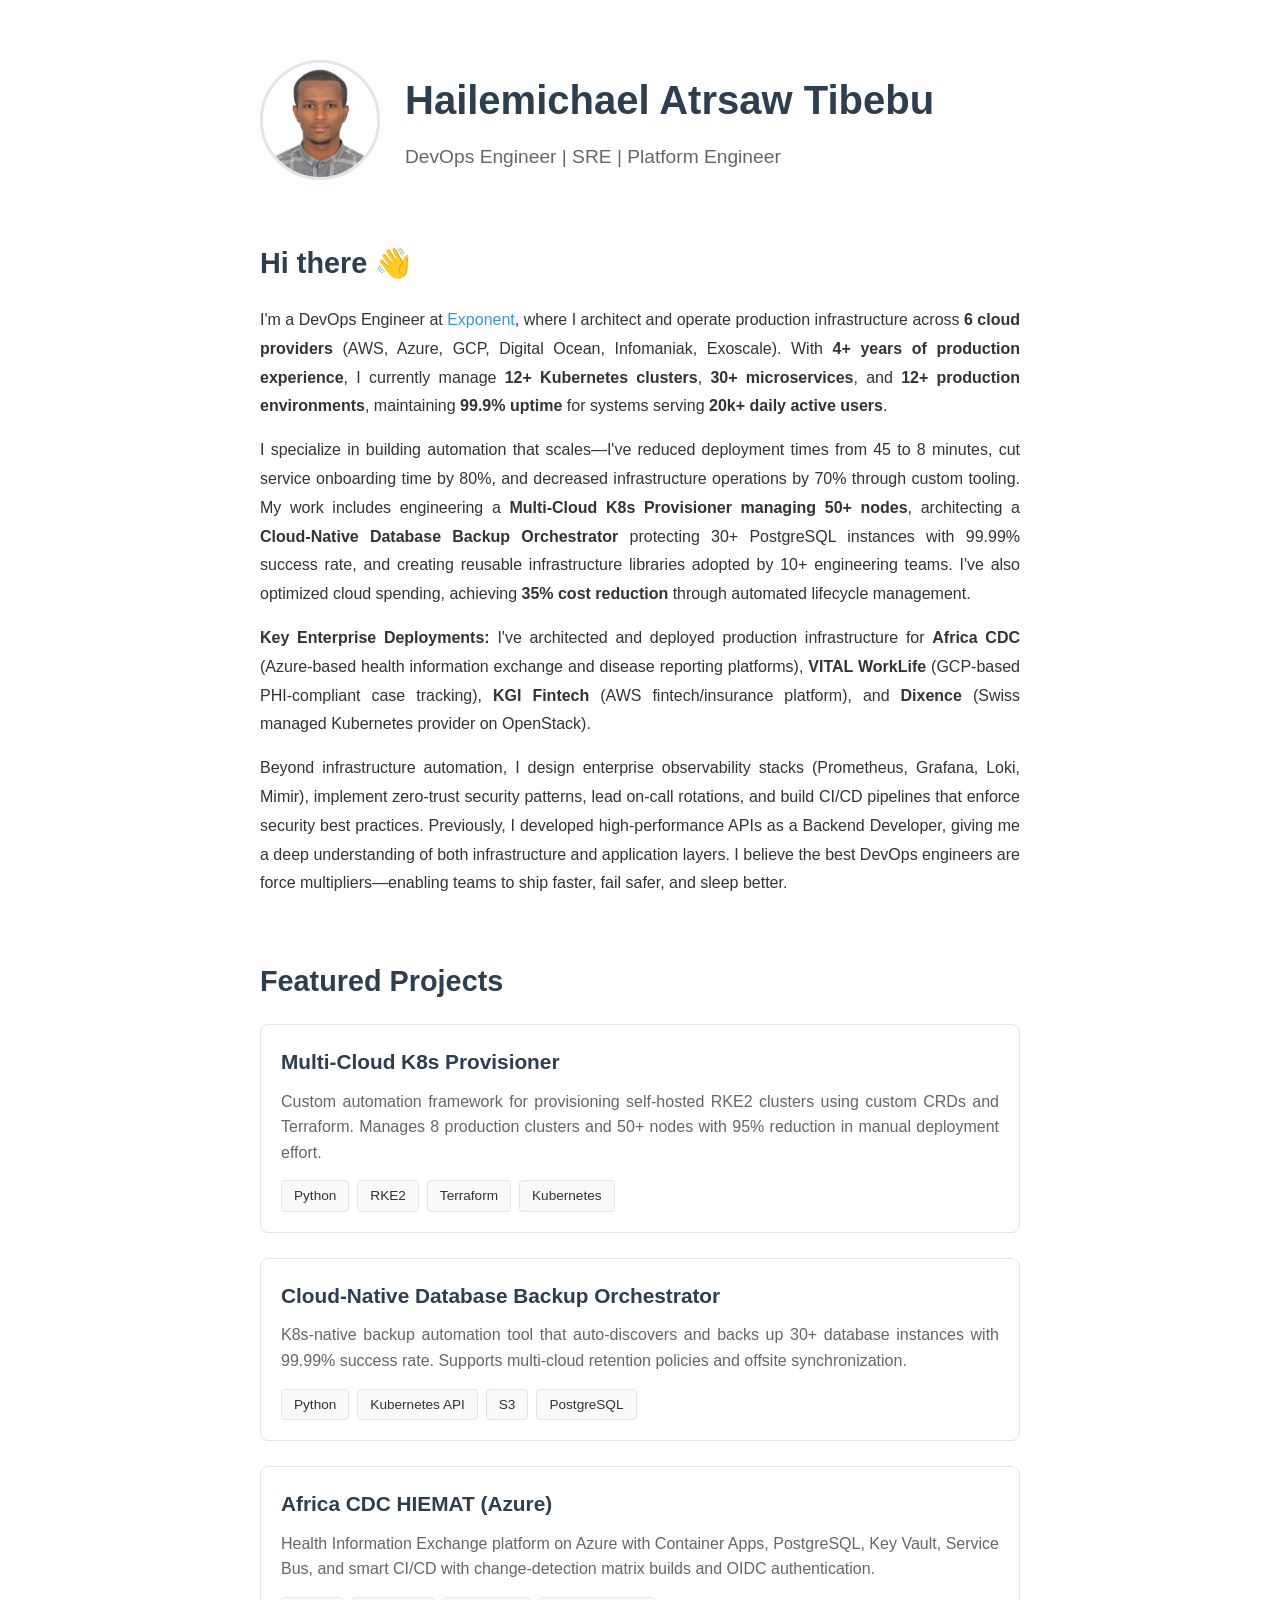
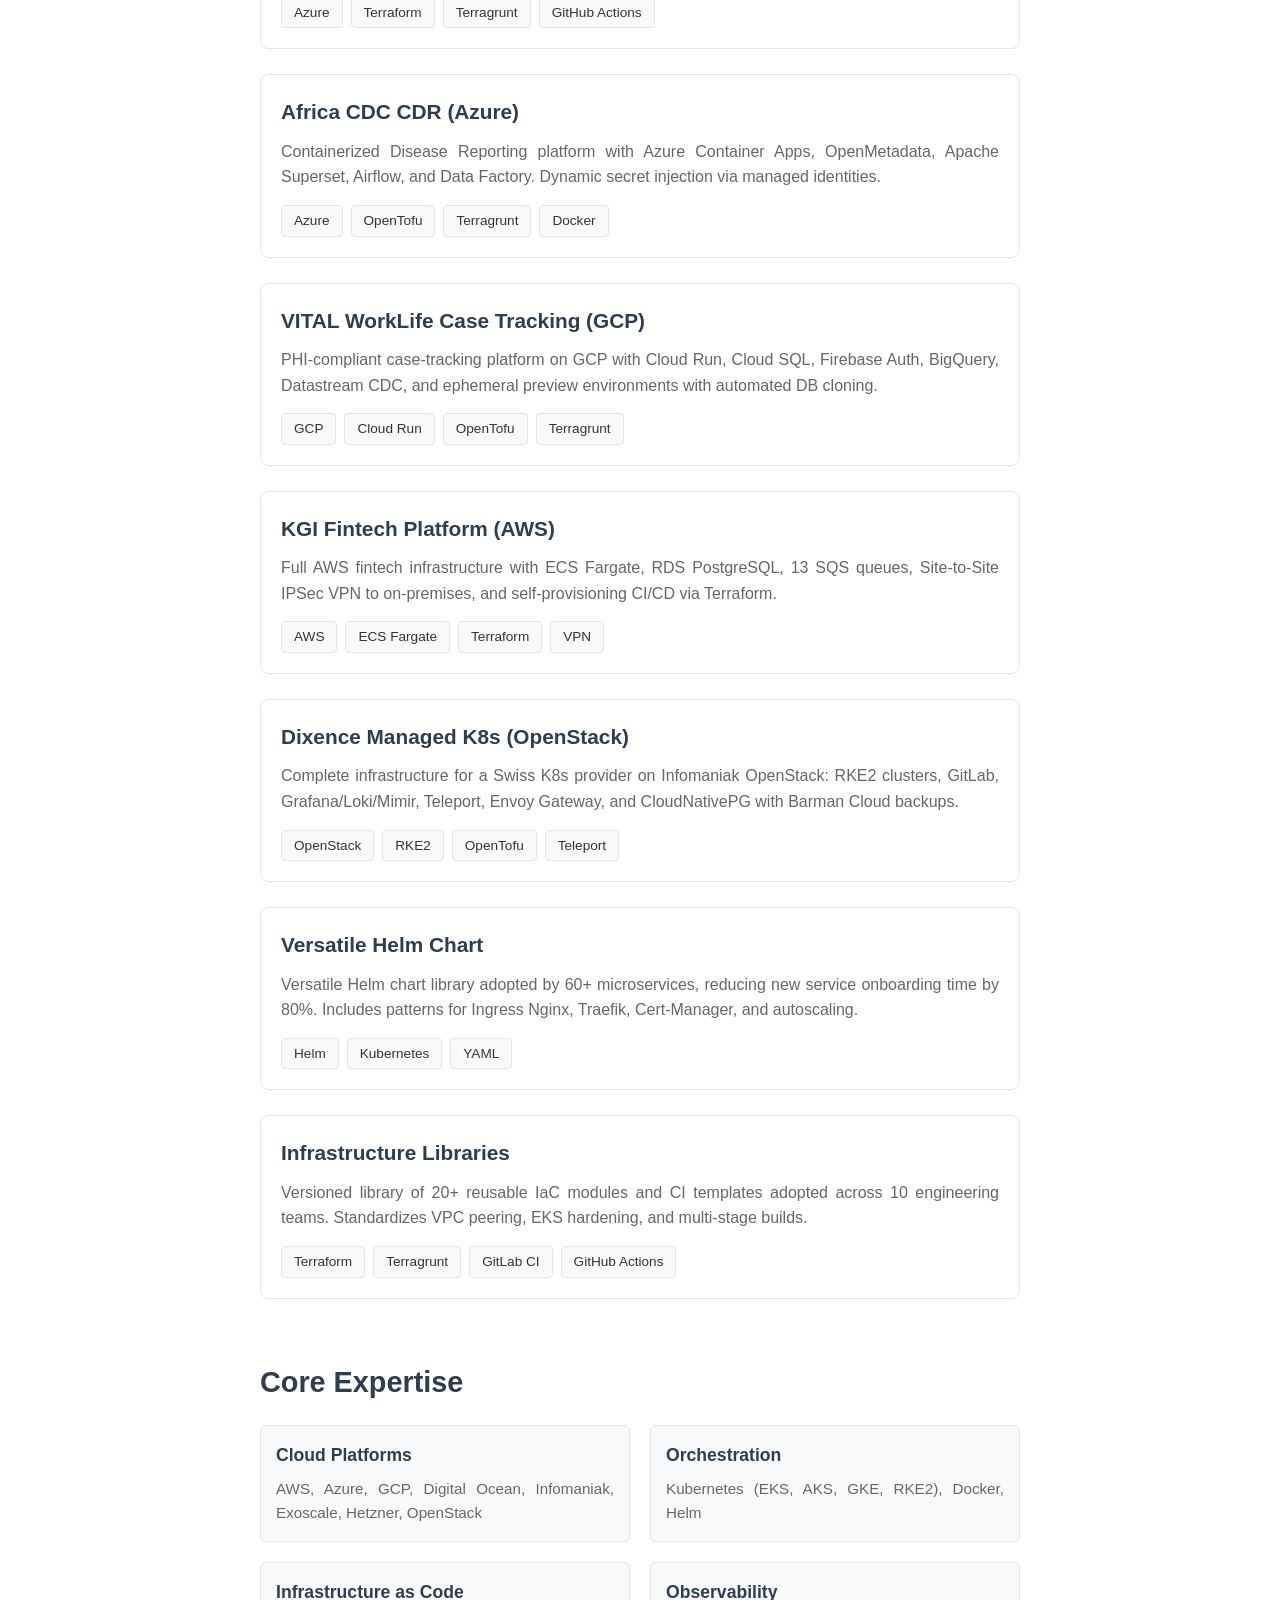
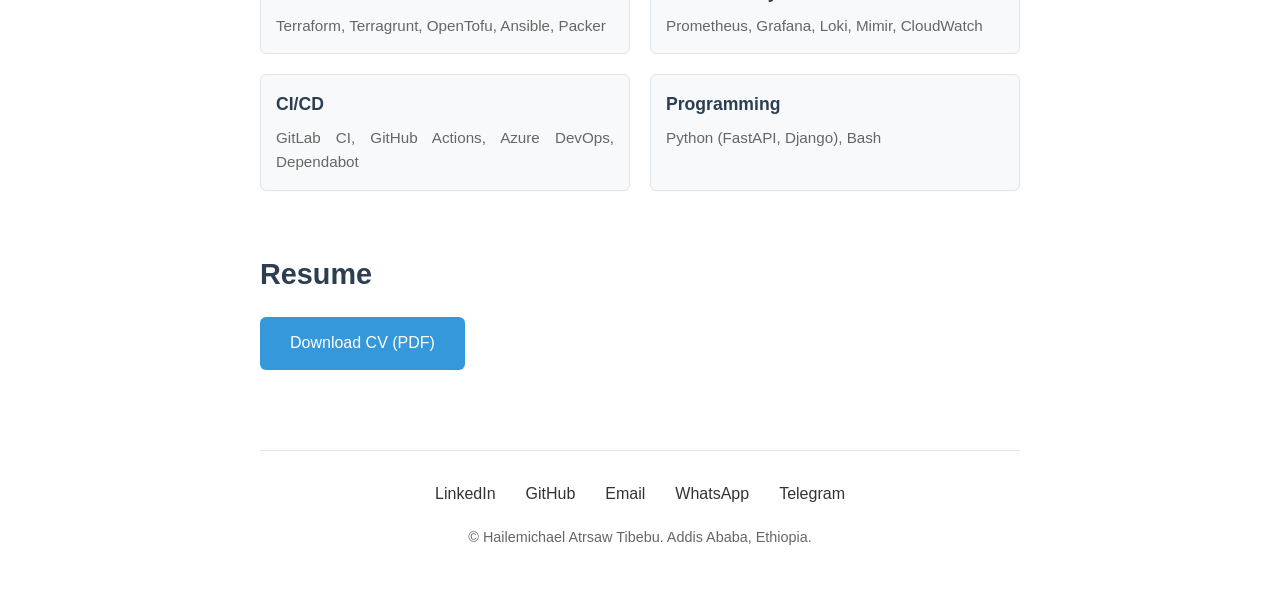
==== commit 480f7e23: "cv updated" ====
--- a/index.html
+++ b/index.html
@@ -38,6 +38,13 @@
                     spending, achieving <strong>35% cost reduction</strong> through automated lifecycle management.
                 </p>
                 <p>
+                    <strong>Key Enterprise Deployments:</strong> I've architected and deployed production infrastructure for 
+                    <strong>Africa CDC</strong> (Azure-based health information exchange and disease reporting platforms), 
+                    <strong>VITAL WorkLife</strong> (GCP-based PHI-compliant case tracking), 
+                    <strong>KGI Fintech</strong> (AWS fintech/insurance platform), and 
+                    <strong>Dixence</strong> (Swiss managed Kubernetes provider on OpenStack).
+                </p>
+                <p>
                     Beyond infrastructure automation, I design enterprise observability stacks (Prometheus, Grafana, Loki, Mimir), 
                     implement zero-trust security patterns, lead on-call rotations, and build CI/CD pipelines that enforce 
                     security best practices. Previously, I developed high-performance APIs as a Backend Developer, giving me 
@@ -73,6 +80,61 @@
                     </div>
 
                     <div class="project-card">
+                        <h3>Africa CDC HIEMAT (Azure)</h3>
+                        <p>Health Information Exchange platform on Azure with Container Apps, PostgreSQL, Key Vault, Service Bus, and smart CI/CD with change-detection matrix builds and OIDC authentication.</p>
+                        <div class="tags">
+                            <span class="tag">Azure</span>
+                            <span class="tag">Terraform</span>
+                            <span class="tag">Terragrunt</span>
+                            <span class="tag">GitHub Actions</span>
+                        </div>
+                    </div>
+
+                    <div class="project-card">
+                        <h3>Africa CDC CDR (Azure)</h3>
+                        <p>Containerized Disease Reporting platform with Azure Container Apps, OpenMetadata, Apache Superset, Airflow, and Data Factory. Dynamic secret injection via managed identities.</p>
+                        <div class="tags">
+                            <span class="tag">Azure</span>
+                            <span class="tag">OpenTofu</span>
+                            <span class="tag">Terragrunt</span>
+                            <span class="tag">Docker</span>
+                        </div>
+                    </div>
+
+                    <div class="project-card">
+                        <h3>VITAL WorkLife Case Tracking (GCP)</h3>
+                        <p>PHI-compliant case-tracking platform on GCP with Cloud Run, Cloud SQL, Firebase Auth, BigQuery, Datastream CDC, and ephemeral preview environments with automated DB cloning.</p>
+                        <div class="tags">
+                            <span class="tag">GCP</span>
+                            <span class="tag">Cloud Run</span>
+                            <span class="tag">OpenTofu</span>
+                            <span class="tag">Terragrunt</span>
+                        </div>
+                    </div>
+
+                    <div class="project-card">
+                        <h3>KGI Fintech Platform (AWS)</h3>
+                        <p>Full AWS fintech infrastructure with ECS Fargate, RDS PostgreSQL, 13 SQS queues, Site-to-Site IPSec VPN to on-premises, and self-provisioning CI/CD via Terraform.</p>
+                        <div class="tags">
+                            <span class="tag">AWS</span>
+                            <span class="tag">ECS Fargate</span>
+                            <span class="tag">Terraform</span>
+                            <span class="tag">VPN</span>
+                        </div>
+                    </div>
+
+                    <div class="project-card">
+                        <h3>Dixence Managed K8s (OpenStack)</h3>
+                        <p>Complete infrastructure for a Swiss K8s provider on Infomaniak OpenStack: RKE2 clusters, GitLab, Grafana/Loki/Mimir, Teleport, Envoy Gateway, and CloudNativePG with Barman Cloud backups.</p>
+                        <div class="tags">
+                            <span class="tag">OpenStack</span>
+                            <span class="tag">RKE2</span>
+                            <span class="tag">OpenTofu</span>
+                            <span class="tag">Teleport</span>
+                        </div>
+                    </div>
+
+                    <div class="project-card">
                         <h3>Versatile Helm Chart</h3>
                         <p>Versatile Helm chart library adopted by 60+ microservices, reducing new service onboarding time by 80%. Includes patterns for Ingress Nginx, Traefik, Cert-Manager, and autoscaling.</p>
                         <div class="tags">
@@ -101,7 +163,7 @@
                 <div class="skills-grid">
                     <div class="skill-category">
                         <h4>Cloud Platforms</h4>
-                        <p>AWS, Azure, GCP, Digital Ocean, Infomaniak, Exoscale, Hetzner</p>
+                        <p>AWS, Azure, GCP, Digital Ocean, Infomaniak, Exoscale, Hetzner, OpenStack</p>
                     </div>
                     <div class="skill-category">
                         <h4>Orchestration</h4>
@@ -109,7 +171,7 @@
                     </div>
                     <div class="skill-category">
                         <h4>Infrastructure as Code</h4>
-                        <p>Terraform, Terragrunt, Ansible, Packer</p>
+                        <p>Terraform, Terragrunt, OpenTofu, Ansible, Packer</p>
                     </div>
                     <div class="skill-category">
                         <h4>Observability</h4>
@@ -117,7 +179,7 @@
                     </div>
                     <div class="skill-category">
                         <h4>CI/CD</h4>
-                        <p>GitLab CI, GitHub Actions, Azure DevOps</p>
+                        <p>GitLab CI, GitHub Actions, Azure DevOps, Dependabot</p>
                     </div>
                     <div class="skill-category">
                         <h4>Programming</h4>
